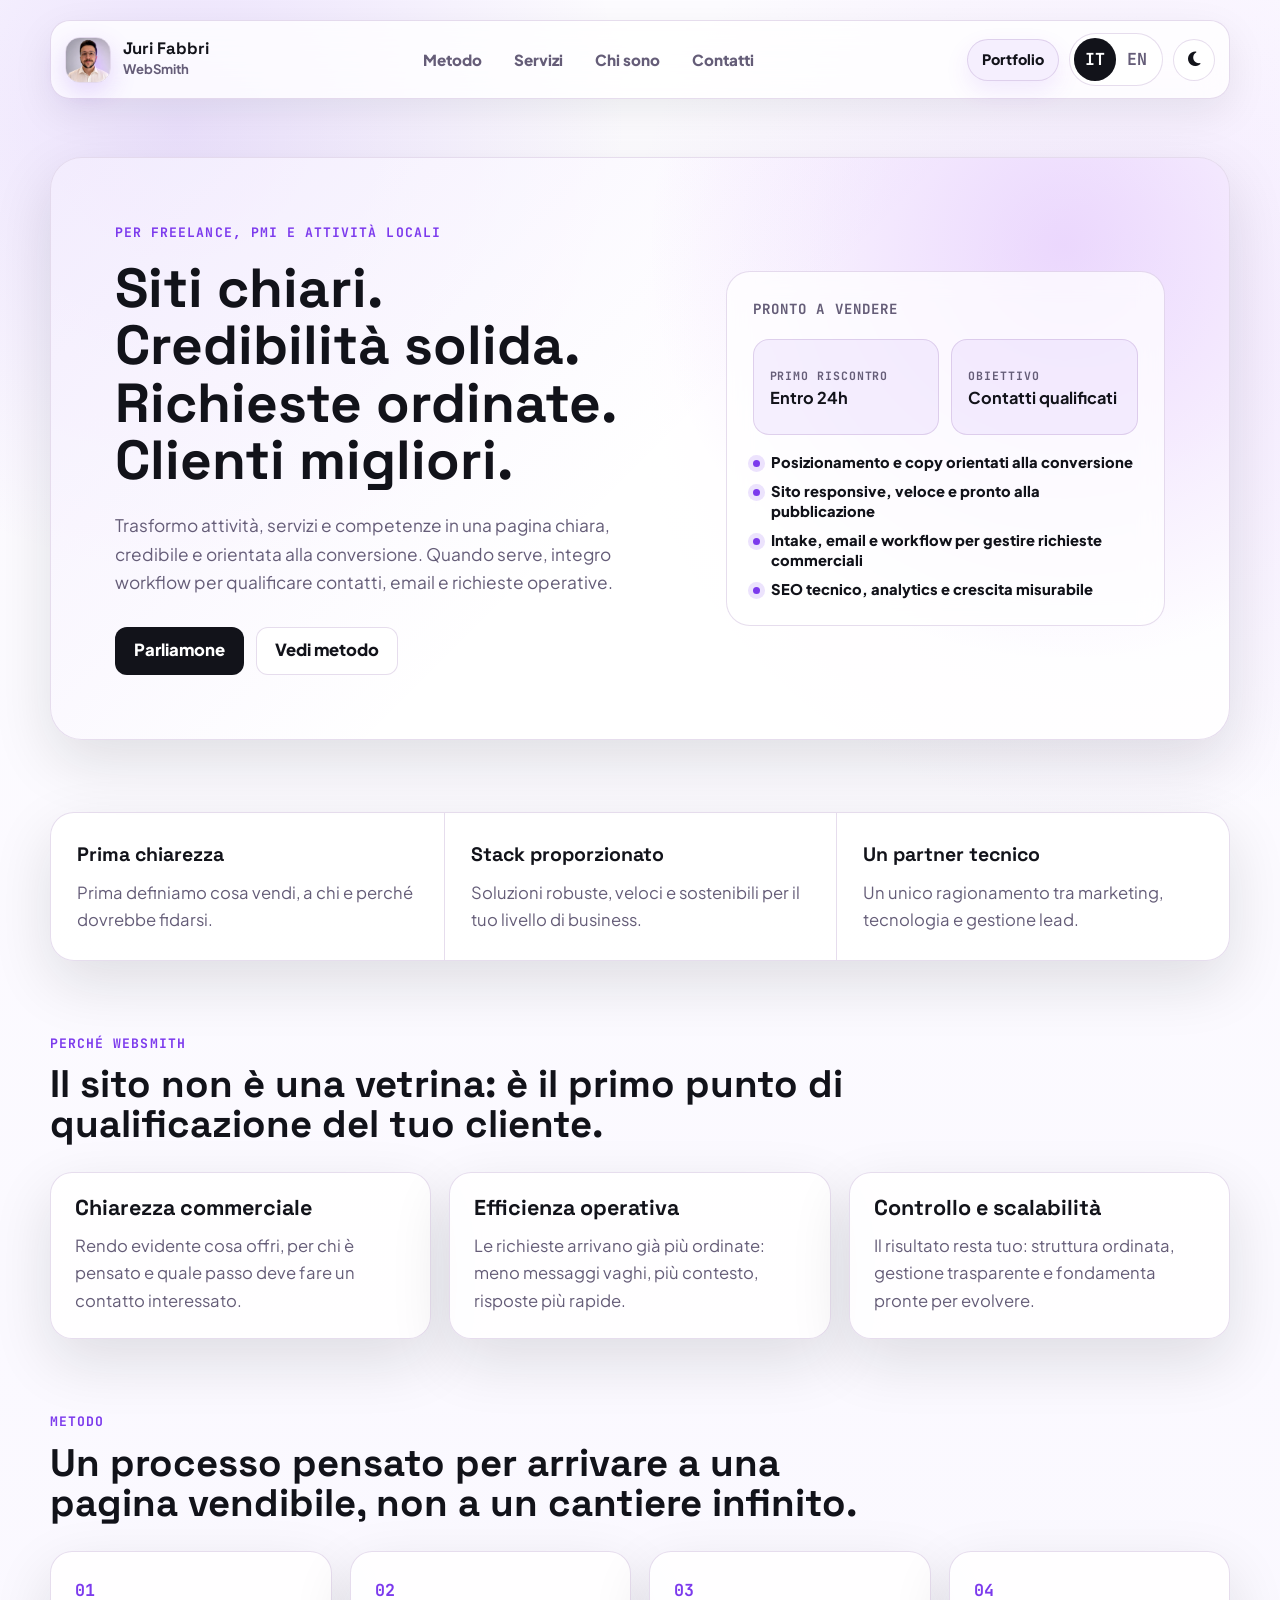
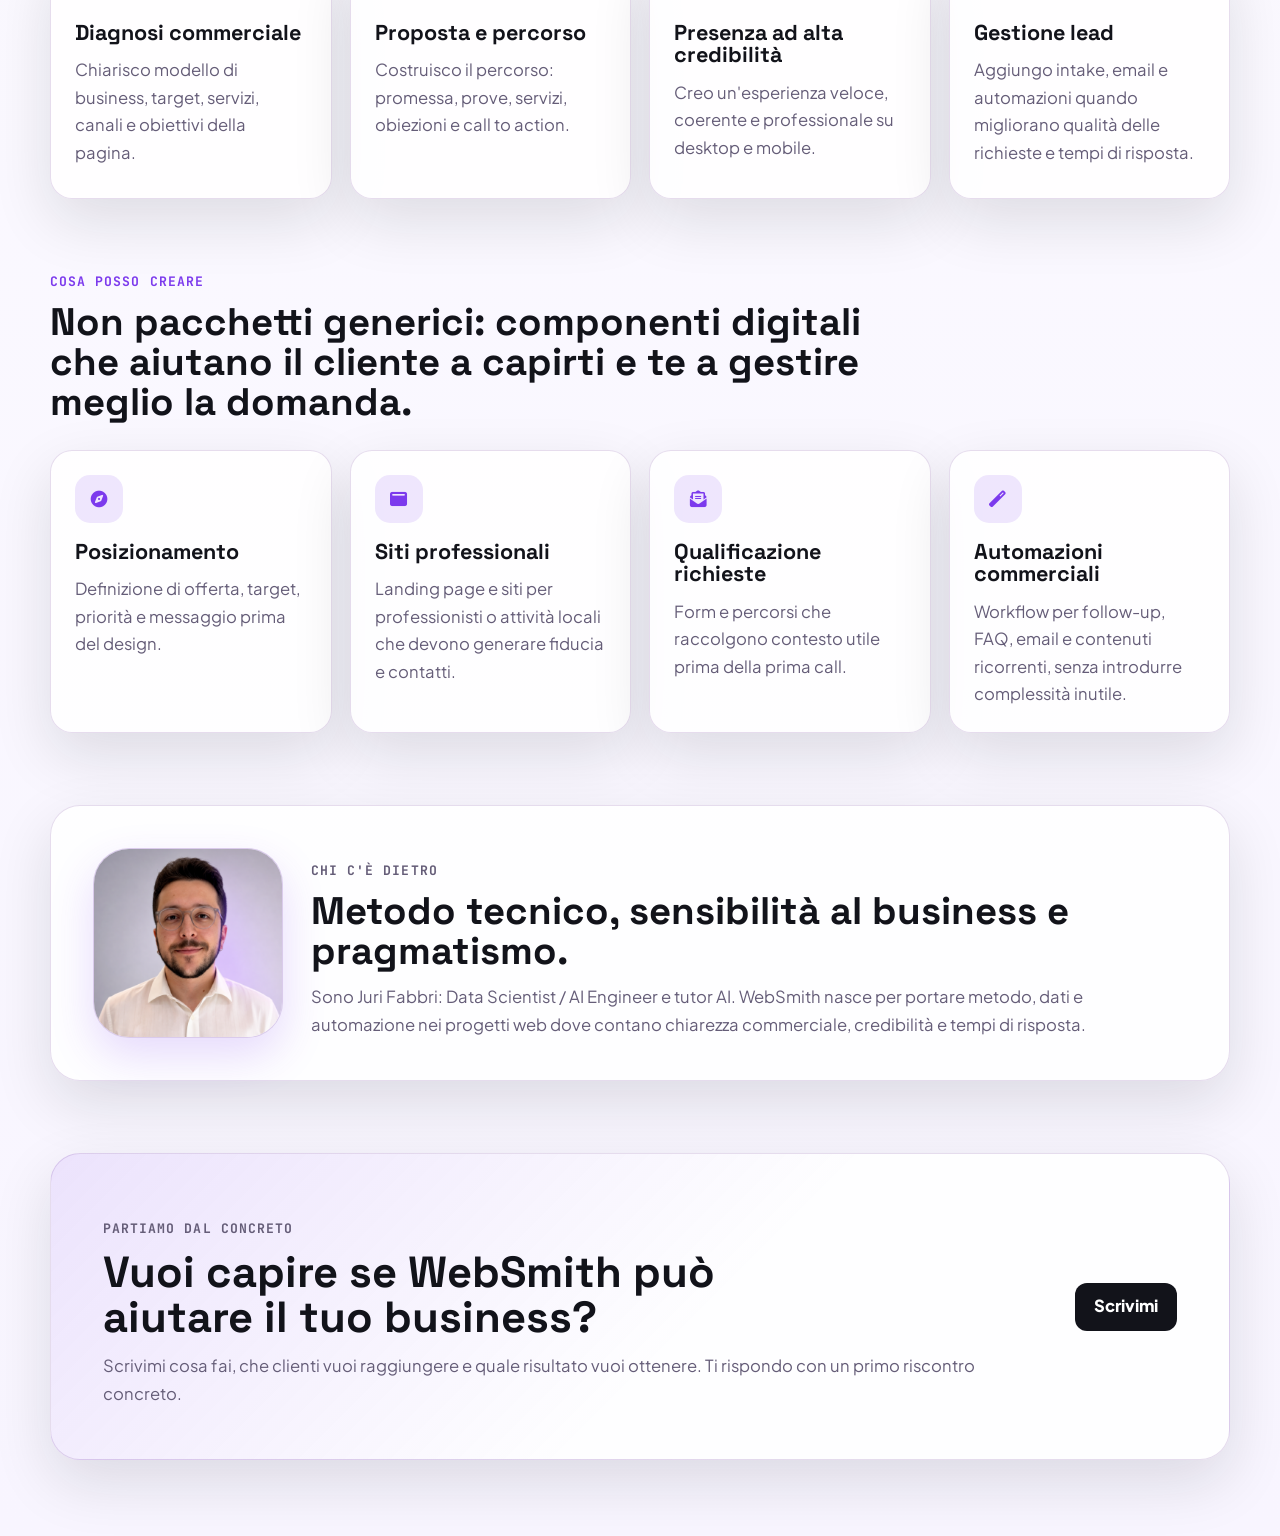
==== websmith/index.html @ fa5fc8cc "Refine portfolio and WebSmith site branding" ====
<!DOCTYPE html>
<html lang="it" xml:lang="it">
  <head>
    <title>WebSmith | Juri Fabbri</title>
    <meta charset="utf-8" />
    <meta
      name="viewport"
      content="width=device-width, initial-scale=1, user-scalable=no"
    />
    <meta
      name="description"
      content="WebSmith di Juri Fabbri: siti web professionali, posizionamento chiaro e automazioni operative per freelance, PMI e attività locali."
    />
    <link rel="stylesheet" href="../assets/css/fontawesome-all.min.css" />
    <link rel="stylesheet" href="../assets/css/builder.css?v=13" />
    <link
      rel="icon"
      type="image/svg+xml"
      sizes="any"
      href="/favicon.svg?v=3"
    />
  </head>
  <body data-theme="light">
    <header class="topbar">
      <a class="brand" href="#top" aria-label="Go to WebSmith top">
        <img
          class="brand-avatar"
          src="../assets/css/images/juri-avatar.png"
          alt="Juri Fabbri"
        />
        <span>
          <strong>Juri Fabbri</strong>
          <small>WebSmith</small>
        </span>
      </a>

      <nav class="nav" aria-label="Service navigation">
        <a href="#method" data-it="Metodo" data-en="Method">Metodo</a>
        <a href="#offer" data-it="Servizi" data-en="Services">Servizi</a>
        <a href="#about" data-it="Chi sono" data-en="About">Chi sono</a>
        <a href="#contact" data-it="Contatti" data-en="Contact">Contatti</a>
      </nav>

      <div class="top-actions">
        <a
          class="portfolio-link"
          href="../"
          data-it="Portfolio"
          data-en="Portfolio"
          >Portfolio</a
        >
        <div class="lang-switch" aria-label="Language switch">
          <button class="active" type="button" data-lang-button="it">IT</button>
          <button type="button" data-lang-button="en">EN</button>
        </div>
        <button class="theme-toggle" type="button" aria-label="Tema scuro">
          <i class="theme-icon fas fa-moon" aria-hidden="true"></i>
        </button>
      </div>
    </header>

    <main id="top">
      <section class="hero" aria-labelledby="hero-title">
        <div class="hero-shell">
          <div class="hero-copy">
            <p
              class="eyebrow"
              data-it="Per freelance, PMI e attività locali"
              data-en="For freelancers, SMEs and local businesses"
            >
              Per freelance, PMI e attività locali
            </p>
            <h1
              id="hero-title"
              data-lines="true"
              data-it="Siti chiari.|Credibilità solida.|Richieste ordinate.|Clienti migliori."
              data-en="Clear websites.|Solid trust.|Better workflows.|Better inquiries."
            >
              Siti chiari.<br />
              Credibilità solida.<br />
              Richieste ordinate.<br />
              Clienti migliori.
            </h1>
            <p
              class="lead"
              data-it="Trasformo attività, servizi e competenze in una pagina chiara, credibile e orientata alla conversione. Quando serve, integro workflow per qualificare contatti, email e richieste operative."
              data-en="I turn businesses, services, and expertise into a clear, credible, conversion-oriented page. When useful, I integrate workflows to qualify leads, emails, and operational requests."
            >
              Trasformo attività, servizi e competenze in una pagina chiara,
              credibile e orientata alla conversione. Quando serve, integro
              workflow per qualificare contatti, email e richieste operative.
            </p>
            <div class="hero-actions">
              <a
                class="btn primary"
                href="https://mail.google.com/mail/?view=cm&fs=1&to=fabbri.juri@gmail.com&su=WebSmith%20inquiry"
                rel="noopener noreferrer"
                target="_blank"
                data-copy="fabbri.juri@gmail.com"
                data-toast-it="Email copiata negli appunti"
                data-toast-en="Email copied to clipboard"
                data-it="Parliamone"
                data-en="Let's talk"
                >Parliamone</a
              >
              <a
                class="btn secondary"
                href="#method"
                data-it="Vedi metodo"
                data-en="See method"
                >Vedi metodo</a
              >
            </div>
          </div>

          <aside class="hero-summary" aria-label="WebSmith summary">
            <p class="summary-label" data-it="Pronto a vendere" data-en="Sales-ready">
              Pronto a vendere
            </p>
            <div class="summary-grid">
              <div>
                <span data-it="Primo riscontro" data-en="First response">Primo riscontro</span>
                <strong data-it="Entro 24h" data-en="Within 24h"
                  >Entro 24h</strong
                >
              </div>
              <div>
                <span data-it="Obiettivo" data-en="Goal">Obiettivo</span>
                <strong data-it="Contatti qualificati" data-en="Qualified leads"
                  >Contatti qualificati</strong
                >
              </div>
            </div>
            <ul>
              <li
                data-it="Posizionamento e copy orientati alla conversione"
                data-en="Conversion-ready positioning and copy"
              >
                Posizionamento e copy orientati alla conversione
              </li>
              <li
                data-it="Sito responsive, veloce e pronto alla pubblicazione"
                data-en="Fast responsive site, ready to publish"
              >
                Sito responsive, veloce e pronto alla pubblicazione
              </li>
              <li
                data-it="Intake, email e workflow per gestire richieste commerciali"
                data-en="Lead intake, email, and request workflows"
              >
                Intake, email e workflow per gestire richieste commerciali
              </li>
              <li
                data-it="SEO tecnico, analytics e crescita misurabile"
                data-en="Technical SEO, analytics, and measurable growth"
              >
                SEO tecnico, analytics e crescita misurabile
              </li>
            </ul>
          </aside>
        </div>
      </section>

      <section class="proof-strip" aria-label="Service strengths">
        <div>
          <strong data-it="Prima chiarezza" data-en="Clarity first"
            >Prima chiarezza</strong
          >
          <span
            data-it="Prima definiamo cosa vendi, a chi e perché dovrebbe fidarsi."
            data-en="First we define what you sell, to whom, and why they should trust you."
            >Prima definiamo cosa vendi, a chi e perché dovrebbe fidarsi.</span
          >
        </div>
        <div>
          <strong data-it="Stack proporzionato" data-en="Right-sized stack"
            >Stack proporzionato</strong
          >
          <span
            data-it="Soluzioni robuste, veloci e sostenibili per il tuo livello di business."
            data-en="Robust, fast, sustainable solutions for your business stage."
            >Soluzioni robuste, veloci e sostenibili per il tuo livello di business.</span
          >
        </div>
        <div>
          <strong data-it="Un partner tecnico" data-en="One technical partner"
            >Un partner tecnico</strong
          >
          <span
            data-it="Un unico ragionamento tra marketing, tecnologia e gestione lead."
            data-en="One joined-up view across marketing, technology, and lead handling."
            >Un unico ragionamento tra marketing, tecnologia e gestione lead.</span
          >
        </div>
      </section>

      <section class="section why">
        <div class="section-heading">
          <p class="eyebrow" data-it="Perché WebSmith" data-en="Why WebSmith">
            Perché WebSmith
          </p>
          <h2
            data-it="Il sito non è una vetrina: è il primo punto di qualificazione del tuo cliente."
            data-en="Your website is not a showcase: it is the first qualification point for your customer."
          >
            Il sito non è una vetrina: è il primo punto di qualificazione del
            tuo cliente.
          </h2>
        </div>
        <div class="why-grid">
          <article>
            <h3 data-it="Chiarezza commerciale" data-en="Commercial clarity">
              Chiarezza commerciale
            </h3>
            <p
              data-it="Rendo evidente cosa offri, per chi è pensato e quale passo deve fare un contatto interessato."
              data-en="I make clear what you offer, who it is for, and what step an interested contact should take."
            >
              Rendo evidente cosa offri, per chi è pensato e quale passo deve
              fare un contatto interessato.
            </p>
          </article>
          <article>
            <h3 data-it="Efficienza operativa" data-en="Operational efficiency">
              Efficienza operativa
            </h3>
            <p
              data-it="Le richieste arrivano già più ordinate: meno messaggi vaghi, più contesto, risposte più rapide."
              data-en="Inquiries arrive already structured: fewer vague messages, more context, faster replies."
            >
              Le richieste arrivano già più ordinate: meno messaggi vaghi, più
              contesto, risposte più rapide.
            </p>
          </article>
          <article>
            <h3 data-it="Controllo e scalabilità" data-en="Control and scalability">
              Controllo e scalabilità
            </h3>
            <p
              data-it="Il risultato resta tuo: struttura ordinata, gestione trasparente e fondamenta pronte per evolvere."
              data-en="The result stays yours: organized structure, transparent management, and foundations ready to evolve."
            >
              Il risultato resta tuo: struttura ordinata, gestione trasparente e
              fondamenta pronte per evolvere.
            </p>
          </article>
        </div>
      </section>

      <section class="section" id="method">
        <div class="section-heading">
          <p class="eyebrow" data-it="Metodo" data-en="Method">Metodo</p>
          <h2
            data-it="Un processo pensato per arrivare a una pagina vendibile, non a un cantiere infinito."
            data-en="A process designed to reach a sellable page, not an endless construction site."
          >
            Un processo pensato per arrivare a una pagina vendibile, non a un
            cantiere infinito.
          </h2>
        </div>

        <div class="steps">
          <article>
            <span>01</span>
            <h3 data-it="Diagnosi commerciale" data-en="Commercial diagnosis">
              Diagnosi commerciale
            </h3>
            <p
              data-it="Chiarisco modello di business, target, servizi, canali e obiettivi della pagina."
              data-en="I clarify the business model, target, services, channels, and page objectives."
            >
              Chiarisco modello di business, target, servizi, canali e
              obiettivi della pagina.
            </p>
          </article>
          <article>
            <span>02</span>
            <h3 data-it="Proposta e percorso" data-en="Offer and journey">
              Proposta e percorso
            </h3>
            <p
              data-it="Costruisco il percorso: promessa, prove, servizi, obiezioni e call to action."
              data-en="I shape the journey: promise, proof, services, objections, and calls to action."
            >
              Costruisco il percorso: promessa, prove, servizi, obiezioni e
              call to action.
            </p>
          </article>
          <article>
            <span>03</span>
            <h3 data-it="Presenza ad alta credibilità" data-en="High-trust presence">
              Presenza ad alta credibilità
            </h3>
            <p
              data-it="Creo un'esperienza veloce, coerente e professionale su desktop e mobile."
              data-en="I create a fast, consistent, professional experience across desktop and mobile."
            >
              Creo un'esperienza veloce, coerente e professionale su desktop e
              mobile.
            </p>
          </article>
          <article>
            <span>04</span>
            <h3 data-it="Gestione lead" data-en="Lead handling">
              Gestione lead
            </h3>
            <p
              data-it="Aggiungo intake, email e automazioni quando migliorano qualità delle richieste e tempi di risposta."
              data-en="I add intake, email, and automations when they improve inquiry quality and response time."
            >
              Aggiungo intake, email e automazioni quando migliorano qualità
              delle richieste e tempi di risposta.
            </p>
          </article>
        </div>
      </section>

      <section class="section offer" id="offer">
        <div class="section-heading">
          <p class="eyebrow" data-it="Cosa posso creare" data-en="What I can build">
            Cosa posso creare
          </p>
          <h2
            data-it="Non pacchetti generici: componenti digitali che aiutano il cliente a capirti e te a gestire meglio la domanda."
            data-en="Not generic packages: digital components that help customers understand you and help you manage demand better."
          >
            Non pacchetti generici: componenti digitali che aiutano il cliente
            a capirti e te a gestire meglio la domanda.
          </h2>
        </div>

        <div class="offer-grid">
          <article>
            <i class="fas fa-compass" aria-hidden="true"></i>
            <h3 data-it="Posizionamento" data-en="Positioning">
              Posizionamento
            </h3>
            <p
              data-it="Definizione di offerta, target, priorità e messaggio prima del design."
              data-en="Definition of offer, target, priorities, and message before design."
            >
              Definizione di offerta, target, priorità e messaggio prima del
              design.
            </p>
          </article>
          <article>
            <i class="fas fa-window-maximize" aria-hidden="true"></i>
            <h3 data-it="Siti professionali" data-en="Professional websites">
              Siti professionali
            </h3>
            <p
              data-it="Landing page e siti per professionisti o attività locali che devono generare fiducia e contatti."
              data-en="Landing pages and sites for professionals or local businesses that need to generate trust and inquiries."
            >
              Landing page e siti per professionisti o attività locali che
              devono generare fiducia e contatti.
            </p>
          </article>
          <article>
            <i class="fas fa-envelope-open-text" aria-hidden="true"></i>
            <h3 data-it="Qualificazione richieste" data-en="Inquiry qualification">
              Qualificazione richieste
            </h3>
            <p
              data-it="Form e percorsi che raccolgono contesto utile prima della prima call."
              data-en="Forms and journeys that collect useful context before the first call."
            >
              Form e percorsi che raccolgono contesto utile prima della prima
              call.
            </p>
          </article>
          <article>
            <i class="fas fa-magic" aria-hidden="true"></i>
            <h3 data-it="Automazioni commerciali" data-en="Commercial automations">
              Automazioni commerciali
            </h3>
            <p
              data-it="Workflow per follow-up, FAQ, email e contenuti ricorrenti, senza introdurre complessità inutile."
              data-en="Workflows for follow-ups, FAQs, email, and recurring content, without adding unnecessary complexity."
            >
              Workflow per follow-up, FAQ, email e contenuti ricorrenti, senza
              introdurre complessità inutile.
            </p>
          </article>
        </div>
      </section>

      <section class="section about" id="about">
        <div class="about-card">
          <img src="../assets/css/images/juri-avatar.png" alt="Juri Fabbri" />
          <div>
            <p class="eyebrow" data-it="Chi c'è dietro" data-en="Who is behind it">
              Chi c'è dietro
            </p>
            <h2
              data-it="Metodo tecnico, sensibilità al business e pragmatismo."
              data-en="Technical method, business awareness, and pragmatism."
            >
              Metodo tecnico, sensibilità al business e pragmatismo.
            </h2>
            <p
              data-it="Sono Juri Fabbri: Data Scientist / AI Engineer e tutor AI. WebSmith nasce per portare metodo, dati e automazione nei progetti web dove contano chiarezza commerciale, credibilità e tempi di risposta."
              data-en="I am Juri Fabbri: Data Scientist / AI Engineer and AI tutor. WebSmith brings method, data, and automation to web projects where commercial clarity, credibility, and response time matter."
            >
              Sono Juri Fabbri: Data Scientist / AI Engineer e tutor AI.
              WebSmith nasce per portare metodo, dati e automazione nei
              progetti web dove contano chiarezza commerciale, credibilità e
              tempi di risposta.
            </p>
          </div>
        </div>
      </section>

      <section class="cta" id="contact">
        <div>
          <p class="eyebrow" data-it="Partiamo dal concreto" data-en="Start from concrete needs">
            Partiamo dal concreto
          </p>
          <h2
            data-it="Vuoi capire se WebSmith può aiutare il tuo business?"
            data-en="Want to see whether WebSmith can help your business?"
          >
            Vuoi capire se WebSmith può aiutare il tuo business?
          </h2>
          <p
            data-it="Scrivimi cosa fai, che clienti vuoi raggiungere e quale risultato vuoi ottenere. Ti rispondo con un primo riscontro concreto."
            data-en="Tell me what you do, which customers you want to reach, and what outcome you want. I will reply with a concrete first assessment."
          >
            Scrivimi cosa fai, che clienti vuoi raggiungere e quale risultato
            vuoi ottenere. Ti rispondo con un primo riscontro concreto.
          </p>
        </div>
        <a
          class="btn primary"
          href="https://mail.google.com/mail/?view=cm&fs=1&to=fabbri.juri@gmail.com&su=WebSmith%20inquiry"
          rel="noopener noreferrer"
          target="_blank"
          data-copy="fabbri.juri@gmail.com"
          data-toast-it="Email copiata negli appunti"
          data-toast-en="Email copied to clipboard"
          data-it="Scrivimi"
          data-en="Email me"
          >Scrivimi</a
        >
      </section>
    </main>

    <script>
      document.addEventListener("DOMContentLoaded", () => {
        const languageButtons = document.querySelectorAll("[data-lang-button]");
        const translatable = document.querySelectorAll("[data-it][data-en]");
        const themeToggle = document.querySelector(".theme-toggle");
        const themeIcon = document.querySelector(".theme-icon");

        const setLanguage = (lang, persist = true) => {
          document.documentElement.lang = lang;
          translatable.forEach((node) => {
            if (node.dataset.lines === "true") {
              node.replaceChildren(
                ...node.dataset[lang].split("|").flatMap((line, index) =>
                  index === 0
                    ? [document.createTextNode(line)]
                    : [document.createElement("br"), document.createTextNode(line)]
                )
              );
              return;
            }
            node.textContent = node.dataset[lang];
          });
          languageButtons.forEach((button) => {
            button.classList.toggle("active", button.dataset.langButton === lang);
          });
          if (persist) localStorage.setItem("websmith-language", lang);
        };

        const setTheme = (theme, persist = true) => {
          document.body.dataset.theme = theme;
          themeIcon.classList.toggle("fa-moon", theme === "light");
          themeIcon.classList.toggle("fa-sun", theme === "dark");
          themeToggle.setAttribute(
            "aria-label",
            theme === "light" ? "Tema scuro" : "Tema chiaro"
          );
          if (persist) localStorage.setItem("websmith-theme", theme);
        };

        languageButtons.forEach((button) => {
          button.addEventListener("click", () => {
            setLanguage(button.dataset.langButton);
          });
        });

        themeToggle.addEventListener("click", () => {
          setTheme(document.body.dataset.theme === "dark" ? "light" : "dark");
        });

        setLanguage(localStorage.getItem("websmith-language") || "it", false);
        setTheme(localStorage.getItem("websmith-theme") || "light", false);

        const showToast = (target, message) => {
          const toast = document.createElement("div");
          toast.className = "copy-toast";
          const copiedText = target.dataset.copy;
          toast.innerHTML = copiedText
            ? `<strong>${message}</strong><span>${copiedText}</span>`
            : `<strong>${message}</strong>`;
          document.body.appendChild(toast);
          requestAnimationFrame(() => toast.classList.add("show"));
          setTimeout(() => {
            toast.classList.remove("show");
            setTimeout(() => toast.remove(), 220);
          }, 1900);
        };

        document.querySelectorAll("[data-copy]").forEach((target) => {
          target.addEventListener("click", () => {
            const text = target.dataset.copy;
            const lang = document.documentElement.lang || "it";
            if (navigator.clipboard && window.isSecureContext) {
              navigator.clipboard.writeText(text).catch(() => {});
            }
            showToast(
              target,
              lang === "it"
                ? target.dataset.toastIt || "Email copiata"
                : target.dataset.toastEn || "Email copied"
            );
          });
        });
      });
    </script>
  </body>
</html>
---- assets/css/builder.css ----
@import url("https://fonts.googleapis.com/css2?family=JetBrains+Mono:wght@600;700&family=Plus+Jakarta+Sans:wght@400;500;600;700;800&family=Space+Grotesk:wght@600;700&display=swap");

* {
  box-sizing: border-box;
  margin: 0;
  padding: 0;
}

:root {
  scroll-behavior: smooth;
  color-scheme: light;
}

body {
  --bg: #f8f5ff;
  --surface: rgba(255, 255, 255, 0.84);
  --surface-strong: #ffffff;
  --ink: #12131a;
  --muted: #655d78;
  --line: rgba(88, 28, 135, 0.15);
  --accent: #7c3aed;
  --accent-2: #a855f7;
  --accent-3: #4f46e5;
  --shadow: 0 22px 60px rgba(19, 21, 26, 0.12);
  min-height: 100vh;
  background:
    radial-gradient(circle at 14% 4%, rgba(124, 58, 237, 0.14), transparent 28rem),
    radial-gradient(circle at 88% 10%, rgba(192, 132, 252, 0.16), transparent 32rem),
    linear-gradient(180deg, #fdfcff 0%, var(--bg) 100%);
  color: var(--ink);
  font-family: "Plus Jakarta Sans", system-ui, -apple-system, sans-serif;
  font-size: 1.04rem;
  line-height: 1.65;
  transition: background 0.24s ease, color 0.24s ease;
}

body[data-theme="dark"] {
  color-scheme: dark;
  --bg: #080712;
  --surface: rgba(17, 15, 31, 0.88);
  --surface-strong: #121021;
  --ink: #f6f7fb;
  --muted: #b9b5cf;
  --line: rgba(196, 181, 253, 0.2);
  --accent: #a78bfa;
  --accent-2: #d8b4fe;
  --accent-3: #818cf8;
  --shadow: 0 24px 70px rgba(0, 0, 0, 0.35);
  background:
    radial-gradient(circle at 10% 8%, rgba(167, 139, 250, 0.18), transparent 34rem),
    radial-gradient(circle at 86% 12%, rgba(240, 171, 252, 0.12), transparent 30rem),
    linear-gradient(180deg, #080712 0%, #0f0b1c 100%);
}

a {
  color: inherit;
}

.topbar,
main {
  width: min(1180px, calc(100% - 48px));
  margin: 0 auto;
}

.topbar {
  position: sticky;
  top: 16px;
  z-index: 10;
  display: grid;
  grid-template-columns: auto 1fr auto;
  gap: 22px;
  align-items: center;
  margin-top: 20px;
  padding: 12px 14px;
  border: 1px solid var(--line);
  border-radius: 20px;
  background: color-mix(in srgb, var(--surface) 92%, transparent);
  box-shadow: 0 14px 40px rgba(19, 21, 26, 0.08);
  backdrop-filter: blur(18px);
}

.brand {
  display: inline-flex;
  align-items: center;
  gap: 12px;
  min-width: 0;
  text-decoration: none;
}

.brand-avatar {
  width: 46px;
  height: 46px;
  flex: 0 0 auto;
  border: 1px solid var(--line);
  border-radius: 15px;
  object-fit: cover;
  object-position: center;
  box-shadow: 0 10px 26px rgba(124, 58, 237, 0.18);
}

.brand strong,
.brand small {
  display: block;
}

.brand strong {
  font-family: "Space Grotesk", sans-serif;
  line-height: 1.15;
}

.brand small {
  color: var(--muted);
  font-size: 0.82rem;
  font-weight: 700;
}

.nav {
  display: flex;
  justify-content: center;
  gap: 8px;
}

.nav a {
  border-radius: 999px;
  color: var(--muted);
  font-size: 0.95rem;
  font-weight: 800;
  padding: 9px 12px;
  text-decoration: none;
}

.nav a:hover {
  background: color-mix(in srgb, var(--accent) 12%, transparent);
  color: var(--ink);
}

.top-actions,
.lang-switch {
  display: inline-flex;
  align-items: center;
}

.top-actions {
  justify-content: flex-end;
  gap: 10px;
}

.portfolio-link {
  display: inline-flex;
  min-height: 42px;
  align-items: center;
  justify-content: center;
  border: 1px solid var(--line);
  border-radius: 999px;
  background: color-mix(in srgb, var(--accent) 8%, var(--surface-strong));
  color: var(--ink);
  font-size: 0.9rem;
  font-weight: 800;
  padding: 8px 14px;
  text-decoration: none;
  box-shadow: 0 10px 24px rgba(124, 58, 237, 0.1);
}

.portfolio-link:hover {
  border-color: color-mix(in srgb, var(--accent) 48%, var(--line));
  background: color-mix(in srgb, var(--accent) 14%, var(--surface-strong));
}

.lang-switch {
  padding: 4px;
  border: 1px solid var(--line);
  border-radius: 999px;
  background: var(--surface-strong);
}

.lang-switch button,
.theme-toggle {
  cursor: pointer;
  font: inherit;
}

.lang-switch button {
  min-width: 42px;
  border: 0;
  border-radius: 999px;
  background: transparent;
  color: var(--muted);
  font-family: "JetBrains Mono", monospace;
  font-weight: 700;
  padding: 8px 10px;
}

.lang-switch button.active {
  background: var(--ink);
  color: var(--surface-strong);
}

.theme-toggle {
  display: inline-grid;
  width: 42px;
  height: 42px;
  place-items: center;
  border: 1px solid var(--line);
  border-radius: 50%;
  background: var(--surface-strong);
  color: var(--ink);
}

main {
  display: grid;
  gap: 72px;
  padding: 58px 0 76px;
}

.hero-shell,
.proof-strip,
.why-grid article,
.steps article,
.offer-grid article,
.about-card,
.cta {
  border: 1px solid var(--line);
  background: var(--surface);
  box-shadow: var(--shadow);
  min-width: 0;
}

.hero-shell {
  display: grid;
  grid-template-columns: minmax(0, 1.12fr) minmax(300px, 0.88fr);
  gap: clamp(24px, 4vw, 56px);
  align-items: center;
  overflow: hidden;
  border-radius: 32px;
  padding: clamp(28px, 5vw, 64px);
  position: relative;
}

.hero-shell::before {
  content: "";
  position: absolute;
  inset: 0;
  pointer-events: none;
  background:
    radial-gradient(circle at 86% 15%, color-mix(in srgb, var(--accent-2) 22%, transparent), transparent 26rem),
    linear-gradient(135deg, color-mix(in srgb, var(--accent) 8%, transparent), transparent 52%);
}

.hero-shell > * {
  position: relative;
  z-index: 1;
}

.eyebrow {
  color: var(--accent);
  font-family: "JetBrains Mono", monospace;
  font-size: 0.82rem;
  font-weight: 700;
  letter-spacing: 0.08em;
  text-transform: uppercase;
}

h1,
h2,
h3 {
  font-family: "Space Grotesk", sans-serif;
  line-height: 1.04;
}

h1 {
  max-width: 820px;
  margin-top: 16px;
  font-size: clamp(2.35rem, 4.3vw, 4.35rem);
  letter-spacing: 0;
  overflow-wrap: break-word;
  text-wrap: balance;
}

.lead {
  max-width: 760px;
  margin-top: 22px;
  color: var(--muted);
  font-size: clamp(1.02rem, 1.35vw, 1.14rem);
}

.hero-actions {
  display: flex;
  flex-wrap: wrap;
  gap: 12px;
  margin-top: 30px;
}

.btn {
  display: inline-flex;
  align-items: center;
  justify-content: center;
  min-height: 48px;
  border: 1px solid transparent;
  border-radius: 12px;
  padding: 12px 18px;
  font-weight: 800;
  line-height: 1.12;
  text-align: center;
  text-decoration: none;
  transition: transform 0.2s ease, box-shadow 0.2s ease;
}

.btn:hover {
  transform: translateY(-2px);
  box-shadow: 0 16px 32px rgba(19, 21, 26, 0.16);
}

.btn.primary {
  background: var(--ink);
  color: var(--surface-strong);
}

.btn.secondary {
  border-color: var(--line);
  background: var(--surface-strong);
}

.hero-summary {
  display: grid;
  align-content: start;
  gap: 18px;
  align-self: center;
  padding: clamp(20px, 2.4vw, 26px);
  border: 1px solid var(--line);
  border-radius: 24px;
  background: color-mix(in srgb, var(--surface-strong) 72%, transparent);
  backdrop-filter: blur(12px);
}

.about-card img {
  object-fit: cover;
  object-position: center;
}

.summary-label,
.summary-grid span {
  color: var(--muted);
  font-family: "JetBrains Mono", monospace;
  font-size: 0.88rem;
  font-weight: 700;
  letter-spacing: 0.08em;
  text-transform: uppercase;
}

.summary-grid {
  display: grid;
  grid-template-columns: repeat(2, 1fr);
  gap: 12px;
}

.summary-grid div {
  display: grid;
  align-content: center;
  min-height: 96px;
  border: 1px solid var(--line);
  border-radius: 16px;
  padding: 14px 16px;
  background: color-mix(in srgb, var(--accent) 7%, transparent);
}

.summary-grid span {
  font-size: 0.72rem;
}

.summary-grid strong {
  display: block;
  margin-top: 4px;
  font-size: 1.02rem;
  line-height: 1.16;
}

.hero-summary ul {
  display: grid;
  gap: 10px;
  list-style: none;
}

.hero-summary li {
  display: flex;
  align-items: flex-start;
  gap: 11px;
  color: var(--ink);
  font-size: 0.92rem;
  font-weight: 800;
  line-height: 1.32;
}

.hero-summary li::before {
  content: "";
  width: 7px;
  height: 7px;
  flex: 0 0 auto;
  margin-top: 7px;
  border-radius: 50%;
  background: var(--accent);
  box-shadow: 0 0 0 5px color-mix(in srgb, var(--accent) 14%, transparent);
}

.proof-strip {
  display: grid;
  grid-template-columns: repeat(3, 1fr);
  border-radius: 24px;
  overflow: hidden;
}

.proof-strip div {
  padding: 26px;
}

.proof-strip div + div {
  border-left: 1px solid var(--line);
}

.proof-strip strong,
.proof-strip span {
  display: block;
}

.proof-strip strong {
  font-family: "Space Grotesk", sans-serif;
  font-size: 1.22rem;
}

.proof-strip span {
  margin-top: 8px;
  color: var(--muted);
}

.section {
  display: grid;
  gap: 28px;
  min-width: 0;
}

.section-heading {
  display: grid;
  gap: 10px;
}

.section-heading h2 {
  max-width: 860px;
  font-size: clamp(1.85rem, 3vw, 2.85rem);
}

.why-grid,
.steps,
.offer-grid {
  display: grid;
  gap: 18px;
}

.why-grid {
  grid-template-columns: repeat(3, 1fr);
}

.steps,
.offer-grid {
  grid-template-columns: repeat(4, 1fr);
}

.why-grid article,
.steps article,
.offer-grid article {
  border-radius: 22px;
  padding: 24px;
}

.steps article,
.offer-grid article {
  min-height: 248px;
}

.steps span {
  color: var(--accent);
  font-family: "JetBrains Mono", monospace;
  font-weight: 700;
}

.why-grid h3,
.steps h3,
.offer-grid h3 {
  margin-top: 18px;
  font-size: 1.35rem;
}

.why-grid h3 {
  margin-top: 0;
}

.why-grid p,
.steps p,
.offer-grid p,
.about-card p,
.cta p {
  margin-top: 12px;
  color: var(--muted);
}

.offer-grid i {
  display: inline-grid;
  width: 48px;
  height: 48px;
  place-items: center;
  border-radius: 15px;
  background: color-mix(in srgb, var(--accent) 12%, transparent);
  color: var(--accent);
}

.about-card {
  display: grid;
  grid-template-columns: 190px 1fr;
  gap: 28px;
  align-items: center;
  border-radius: 30px;
  padding: clamp(24px, 4vw, 42px);
}

.about-card img {
  width: 190px;
  aspect-ratio: 1;
  border: 1px solid var(--line);
  border-radius: 36px;
  box-shadow: 0 18px 44px rgba(124, 58, 237, 0.18);
  background: color-mix(in srgb, var(--accent) 10%, transparent);
}

.about-card h2 {
  max-width: 760px;
  margin-top: 10px;
  font-size: clamp(1.8rem, 3vw, 2.75rem);
}

.cta {
  display: grid;
  grid-template-columns: 1fr auto;
  gap: 28px;
  align-items: center;
  padding: clamp(28px, 5vw, 52px);
  border-radius: 30px;
  background:
    linear-gradient(135deg, color-mix(in srgb, var(--accent) 14%, transparent), transparent 55%),
    var(--surface);
}

.cta h2 {
  max-width: 760px;
  margin-top: 10px;
  font-size: clamp(2rem, 3.4vw, 3.25rem);
}

.copy-toast {
  position: fixed;
  left: 50%;
  top: 24px;
  z-index: 30;
  display: grid;
  gap: 2px;
  min-width: min(360px, calc(100vw - 28px));
  padding: 14px 18px;
  border: 1px solid var(--line);
  border-radius: 16px;
  background: var(--surface-strong);
  color: var(--ink);
  font-size: 0.95rem;
  font-weight: 800;
  text-align: center;
  box-shadow: var(--shadow);
  opacity: 0;
  pointer-events: none;
  transform: translate(-50%, -18px) scale(0.98);
  transition: opacity 0.2s ease, transform 0.2s ease;
}

.copy-toast span {
  color: var(--muted);
  font-family: "JetBrains Mono", monospace;
  font-size: 0.82rem;
}

.copy-toast.show {
  opacity: 1;
  transform: translate(-50%, 0) scale(1);
}

@media (max-width: 1040px) {
  .topbar,
  .hero-shell,
  .cta,
  .about-card {
    grid-template-columns: 1fr;
  }

  .nav {
    justify-content: flex-start;
    overflow-x: auto;
  }

  .why-grid,
  .steps,
  .offer-grid {
    grid-template-columns: repeat(2, 1fr);
  }

  .proof-strip {
    grid-template-columns: 1fr;
  }

  .proof-strip div + div {
    border-top: 1px solid var(--line);
    border-left: 0;
  }

  .about-card img {
    width: 160px;
  }
}

@media (max-width: 640px) {
  .topbar,
  main {
    width: min(100% - 28px, 1180px);
  }

  .topbar {
    grid-template-columns: minmax(0, 1fr) auto;
    position: static;
    gap: 10px;
    margin-top: 12px;
    padding: 10px;
  }

  .brand {
    gap: 10px;
  }

  .brand-avatar {
    width: 42px;
    height: 42px;
    border-radius: 13px;
  }

  .brand strong {
    font-size: 1rem;
  }

  .brand small {
    font-size: 0.72rem;
  }

  .nav {
    display: none;
  }

  .top-actions {
    gap: 8px;
  }

  .portfolio-link {
    min-height: 40px;
    font-size: 0.78rem;
    padding: 8px 10px;
  }

  .lang-switch button {
    min-width: 34px;
    padding: 8px;
  }

  .theme-toggle {
    width: 40px;
    height: 40px;
  }

  main {
    gap: 42px;
    padding: 24px 0 48px;
  }

  .hero-shell {
    gap: 24px;
    border-radius: 24px;
    padding: 22px;
  }

  h1 {
    max-width: 100%;
    font-size: clamp(1.95rem, 9vw, 2.6rem);
    line-height: 1.03;
  }

  .lead {
    margin-top: 16px;
    font-size: 1rem;
    line-height: 1.55;
  }

  .hero-actions {
    display: grid;
    grid-template-columns: 1fr 1fr;
    gap: 10px;
    margin-top: 24px;
  }

  .hero-summary {
    padding: 18px;
    border-radius: 20px;
  }

  .summary-grid,
  .why-grid,
  .steps,
  .offer-grid {
    grid-template-columns: 1fr;
  }

  .proof-strip div,
  .why-grid article,
  .steps article,
  .offer-grid article,
  .about-card {
    padding: 20px;
  }

  .steps article,
  .offer-grid article {
    min-height: auto;
  }

  .about-card {
    border-radius: 24px;
  }

  .about-card img {
    width: 132px;
    border-radius: 28px;
  }

  .section {
    gap: 18px;
  }

  .section-heading h2,
  .cta h2 {
    font-size: clamp(1.75rem, 8vw, 2.35rem);
  }

  .cta {
    padding: 22px;
    gap: 22px;
    border-radius: 24px;
  }

  .hero-actions .btn,
  .cta .btn {
    width: 100%;
  }
}
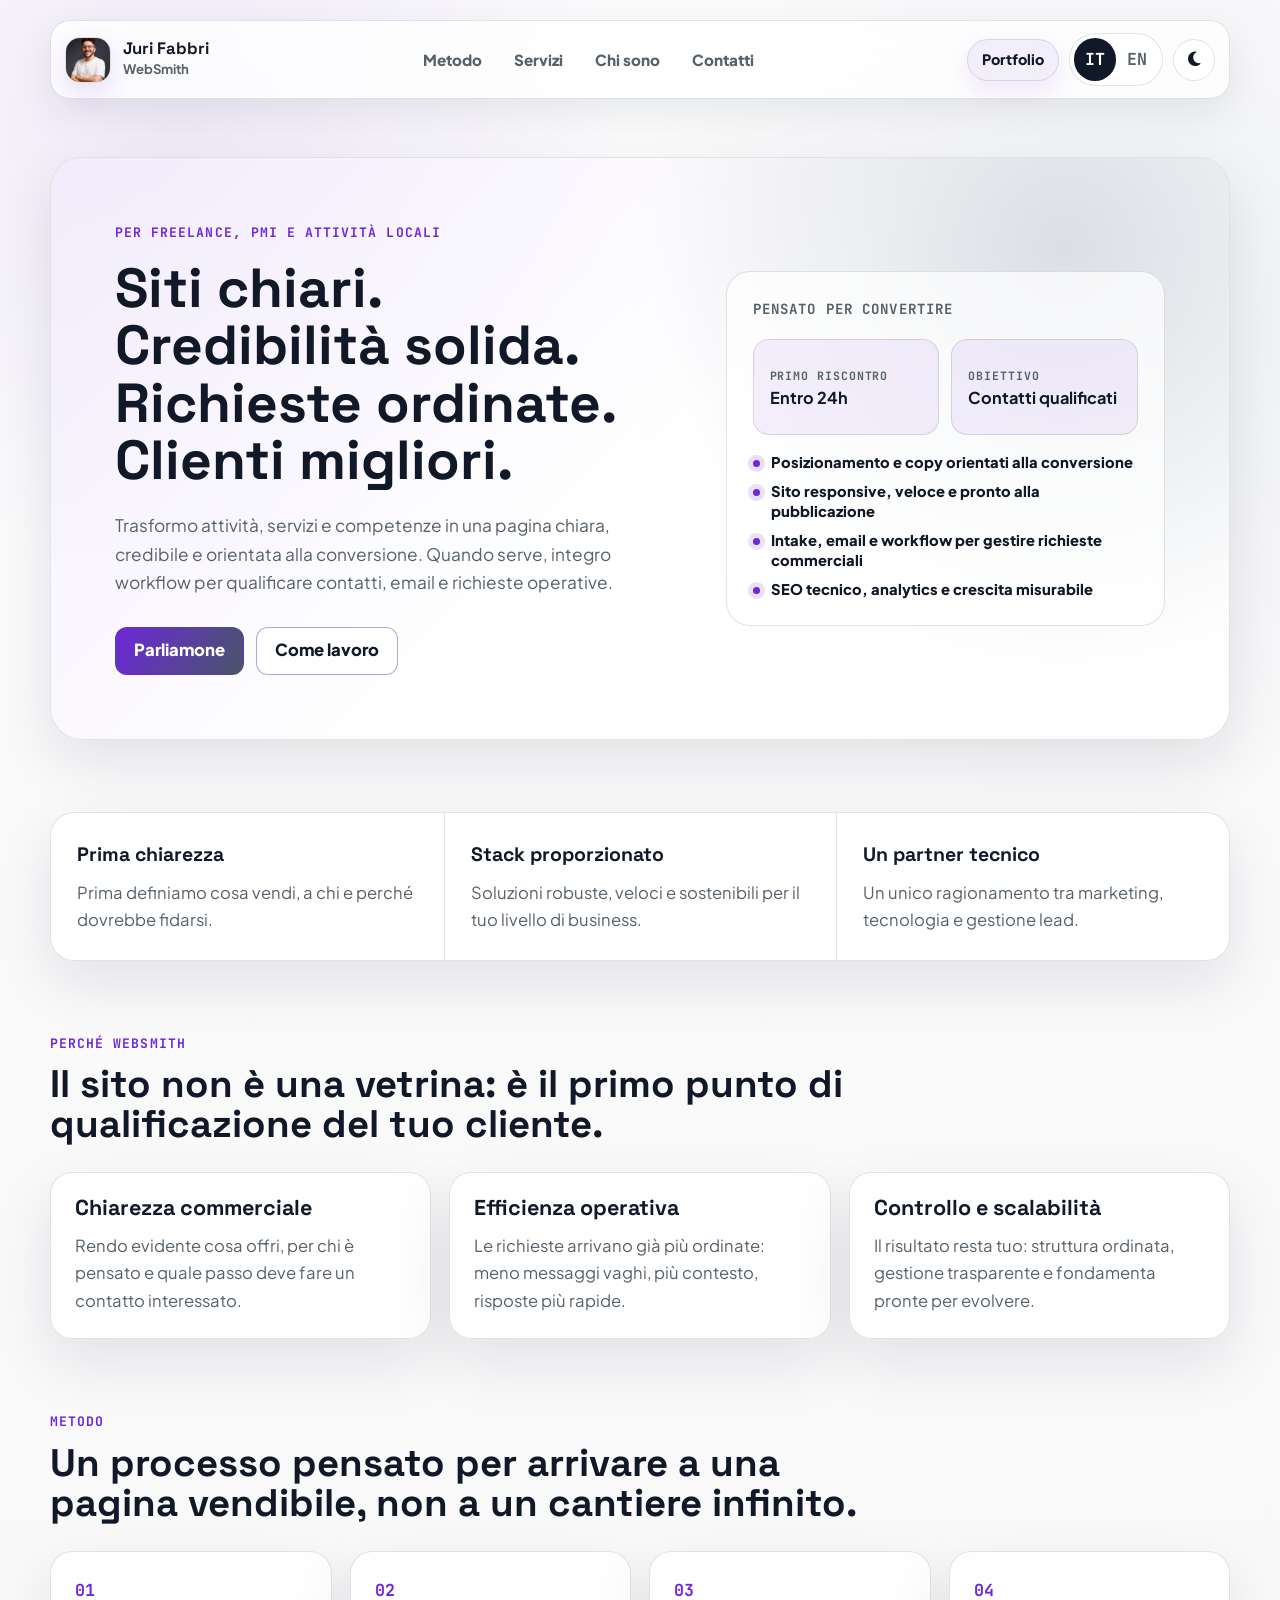
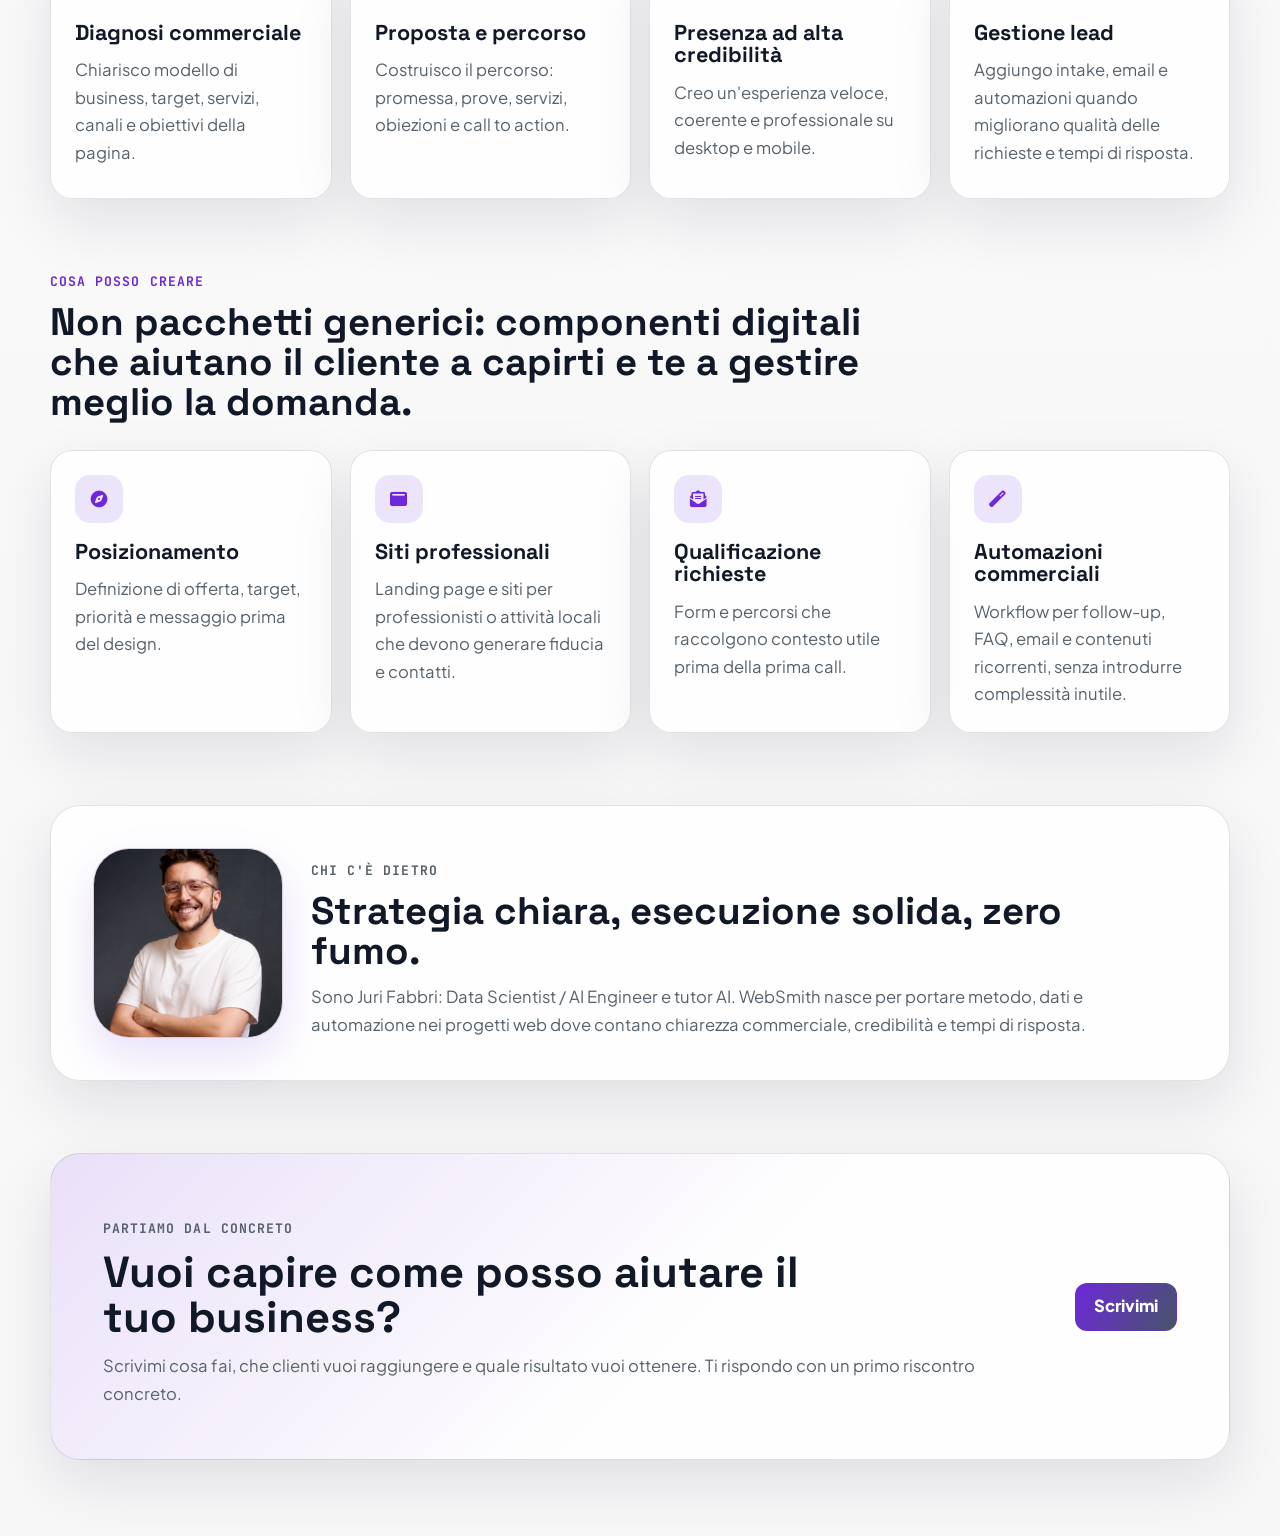
==== commit b93cc697: "Updated palette" ====
--- a/websmith/index.html
+++ b/websmith/index.html
@@ -12,7 +12,7 @@
       content="WebSmith di Juri Fabbri: siti web professionali, posizionamento chiaro e automazioni operative per freelance, PMI e attività locali."
     />
     <link rel="stylesheet" href="../assets/css/fontawesome-all.min.css" />
-    <link rel="stylesheet" href="../assets/css/builder.css?v=13" />
+    <link rel="stylesheet" href="../assets/css/builder.css?v=15" />
     <link
       rel="icon"
       type="image/svg+xml"
@@ -106,16 +106,16 @@
               <a
                 class="btn secondary"
                 href="#method"
-                data-it="Vedi metodo"
-                data-en="See method"
-                >Vedi metodo</a
+                data-it="Come lavoro"
+                data-en="How I work"
+                >Come lavoro</a
               >
             </div>
           </div>
 
           <aside class="hero-summary" aria-label="WebSmith summary">
-            <p class="summary-label" data-it="Pronto a vendere" data-en="Sales-ready">
-              Pronto a vendere
+            <p class="summary-label" data-it="Pensato per convertire" data-en="Built to convert">
+              Pensato per convertire
             </p>
             <div class="summary-grid">
               <div>
@@ -393,10 +393,10 @@
               Chi c'è dietro
             </p>
             <h2
-              data-it="Metodo tecnico, sensibilità al business e pragmatismo."
-              data-en="Technical method, business awareness, and pragmatism."
-            >
-              Metodo tecnico, sensibilità al business e pragmatismo.
+              data-it="Strategia chiara, esecuzione solida, zero fumo."
+              data-en="Clear strategy, solid execution, no fluff."
+            >
+              Strategia chiara, esecuzione solida, zero fumo.
             </h2>
             <p
               data-it="Sono Juri Fabbri: Data Scientist / AI Engineer e tutor AI. WebSmith nasce per portare metodo, dati e automazione nei progetti web dove contano chiarezza commerciale, credibilità e tempi di risposta."
@@ -417,10 +417,10 @@
             Partiamo dal concreto
           </p>
           <h2
-            data-it="Vuoi capire se WebSmith può aiutare il tuo business?"
-            data-en="Want to see whether WebSmith can help your business?"
-          >
-            Vuoi capire se WebSmith può aiutare il tuo business?
+            data-it="Vuoi capire come posso aiutare il tuo business?"
+            data-en="Want to see how I can help your business?"
+          >
+            Vuoi capire come posso aiutare il tuo business?
           </h2>
           <p
             data-it="Scrivimi cosa fai, che clienti vuoi raggiungere e quale risultato vuoi ottenere. Ti rispondo con un primo riscontro concreto."
--- a/assets/css/builder.css
+++ b/assets/css/builder.css
@@ -12,21 +12,21 @@
 }
 
 body {
-  --bg: #f8f5ff;
+  --bg: #f7f7f8;
   --surface: rgba(255, 255, 255, 0.84);
   --surface-strong: #ffffff;
-  --ink: #12131a;
-  --muted: #655d78;
-  --line: rgba(88, 28, 135, 0.15);
-  --accent: #7c3aed;
-  --accent-2: #a855f7;
-  --accent-3: #4f46e5;
-  --shadow: 0 22px 60px rgba(19, 21, 26, 0.12);
+  --ink: #111827;
+  --muted: #56616a;
+  --line: rgba(17, 24, 39, 0.12);
+  --accent: #6d28d9;
+  --accent-2: #64748b;
+  --accent-3: #b45309;
+  --shadow: 0 22px 60px rgba(17, 24, 39, 0.1);
   min-height: 100vh;
   background:
-    radial-gradient(circle at 14% 4%, rgba(124, 58, 237, 0.14), transparent 28rem),
-    radial-gradient(circle at 88% 10%, rgba(192, 132, 252, 0.16), transparent 32rem),
-    linear-gradient(180deg, #fdfcff 0%, var(--bg) 100%);
+    radial-gradient(circle at 14% 4%, rgba(109, 40, 217, 0.08), transparent 28rem),
+    radial-gradient(circle at 88% 10%, rgba(100, 116, 139, 0.08), transparent 32rem),
+    linear-gradient(180deg, #fbfbfc 0%, var(--bg) 100%);
   color: var(--ink);
   font-family: "Plus Jakarta Sans", system-ui, -apple-system, sans-serif;
   font-size: 1.04rem;
@@ -36,20 +36,20 @@
 
 body[data-theme="dark"] {
   color-scheme: dark;
-  --bg: #080712;
-  --surface: rgba(17, 15, 31, 0.88);
-  --surface-strong: #121021;
-  --ink: #f6f7fb;
-  --muted: #b9b5cf;
-  --line: rgba(196, 181, 253, 0.2);
-  --accent: #a78bfa;
-  --accent-2: #d8b4fe;
-  --accent-3: #818cf8;
+  --bg: #0d1117;
+  --surface: rgba(20, 25, 34, 0.88);
+  --surface-strong: #141922;
+  --ink: #f4f5f7;
+  --muted: #aeb6c2;
+  --line: rgba(203, 213, 225, 0.16);
+  --accent: #8b5cf6;
+  --accent-2: #64748b;
+  --accent-3: #d97706;
   --shadow: 0 24px 70px rgba(0, 0, 0, 0.35);
   background:
-    radial-gradient(circle at 10% 8%, rgba(167, 139, 250, 0.18), transparent 34rem),
-    radial-gradient(circle at 86% 12%, rgba(240, 171, 252, 0.12), transparent 30rem),
-    linear-gradient(180deg, #080712 0%, #0f0b1c 100%);
+    radial-gradient(circle at 10% 8%, rgba(139, 92, 246, 0.1), transparent 34rem),
+    radial-gradient(circle at 86% 12%, rgba(100, 116, 139, 0.1), transparent 30rem),
+    linear-gradient(180deg, #0d1117 0%, #141922 100%);
 }
 
 a {
@@ -95,7 +95,7 @@
   border-radius: 15px;
   object-fit: cover;
   object-position: center;
-  box-shadow: 0 10px 26px rgba(124, 58, 237, 0.18);
+  box-shadow: 0 10px 26px rgba(109, 40, 217, 0.14);
 }
 
 .brand strong,
@@ -158,7 +158,7 @@
   font-weight: 800;
   padding: 8px 14px;
   text-decoration: none;
-  box-shadow: 0 10px 24px rgba(124, 58, 237, 0.1);
+  box-shadow: 0 10px 24px rgba(109, 40, 217, 0.1);
 }
 
 .portfolio-link:hover {
@@ -311,12 +311,12 @@
 }
 
 .btn.primary {
-  background: var(--ink);
-  color: var(--surface-strong);
+  background: linear-gradient(120deg, #6d28d9, #475569);
+  color: #ffffff;
 }
 
 .btn.secondary {
-  border-color: var(--line);
+  border-color: color-mix(in srgb, var(--accent) 36%, var(--line));
   background: var(--surface-strong);
 }
 
@@ -525,7 +525,7 @@
   aspect-ratio: 1;
   border: 1px solid var(--line);
   border-radius: 36px;
-  box-shadow: 0 18px 44px rgba(124, 58, 237, 0.18);
+  box-shadow: 0 18px 44px rgba(109, 40, 217, 0.14);
   background: color-mix(in srgb, var(--accent) 10%, transparent);
 }
 
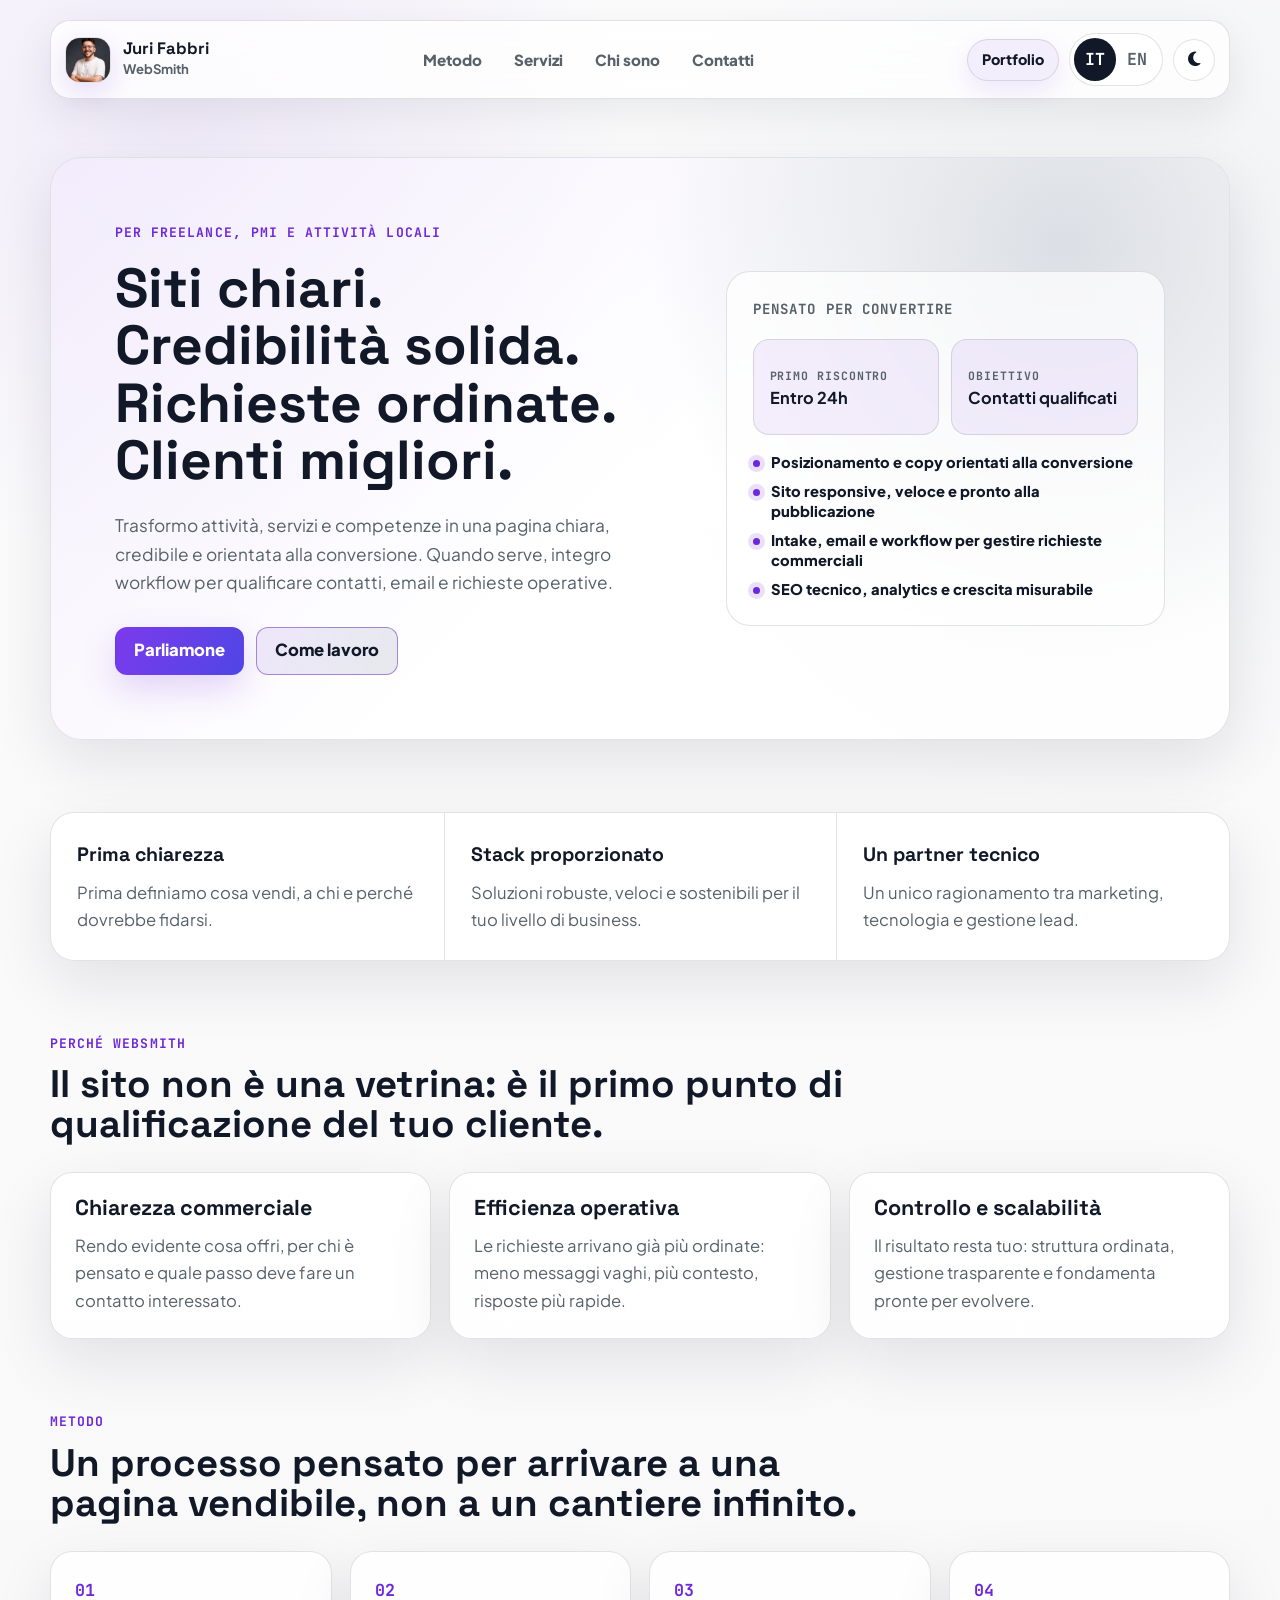
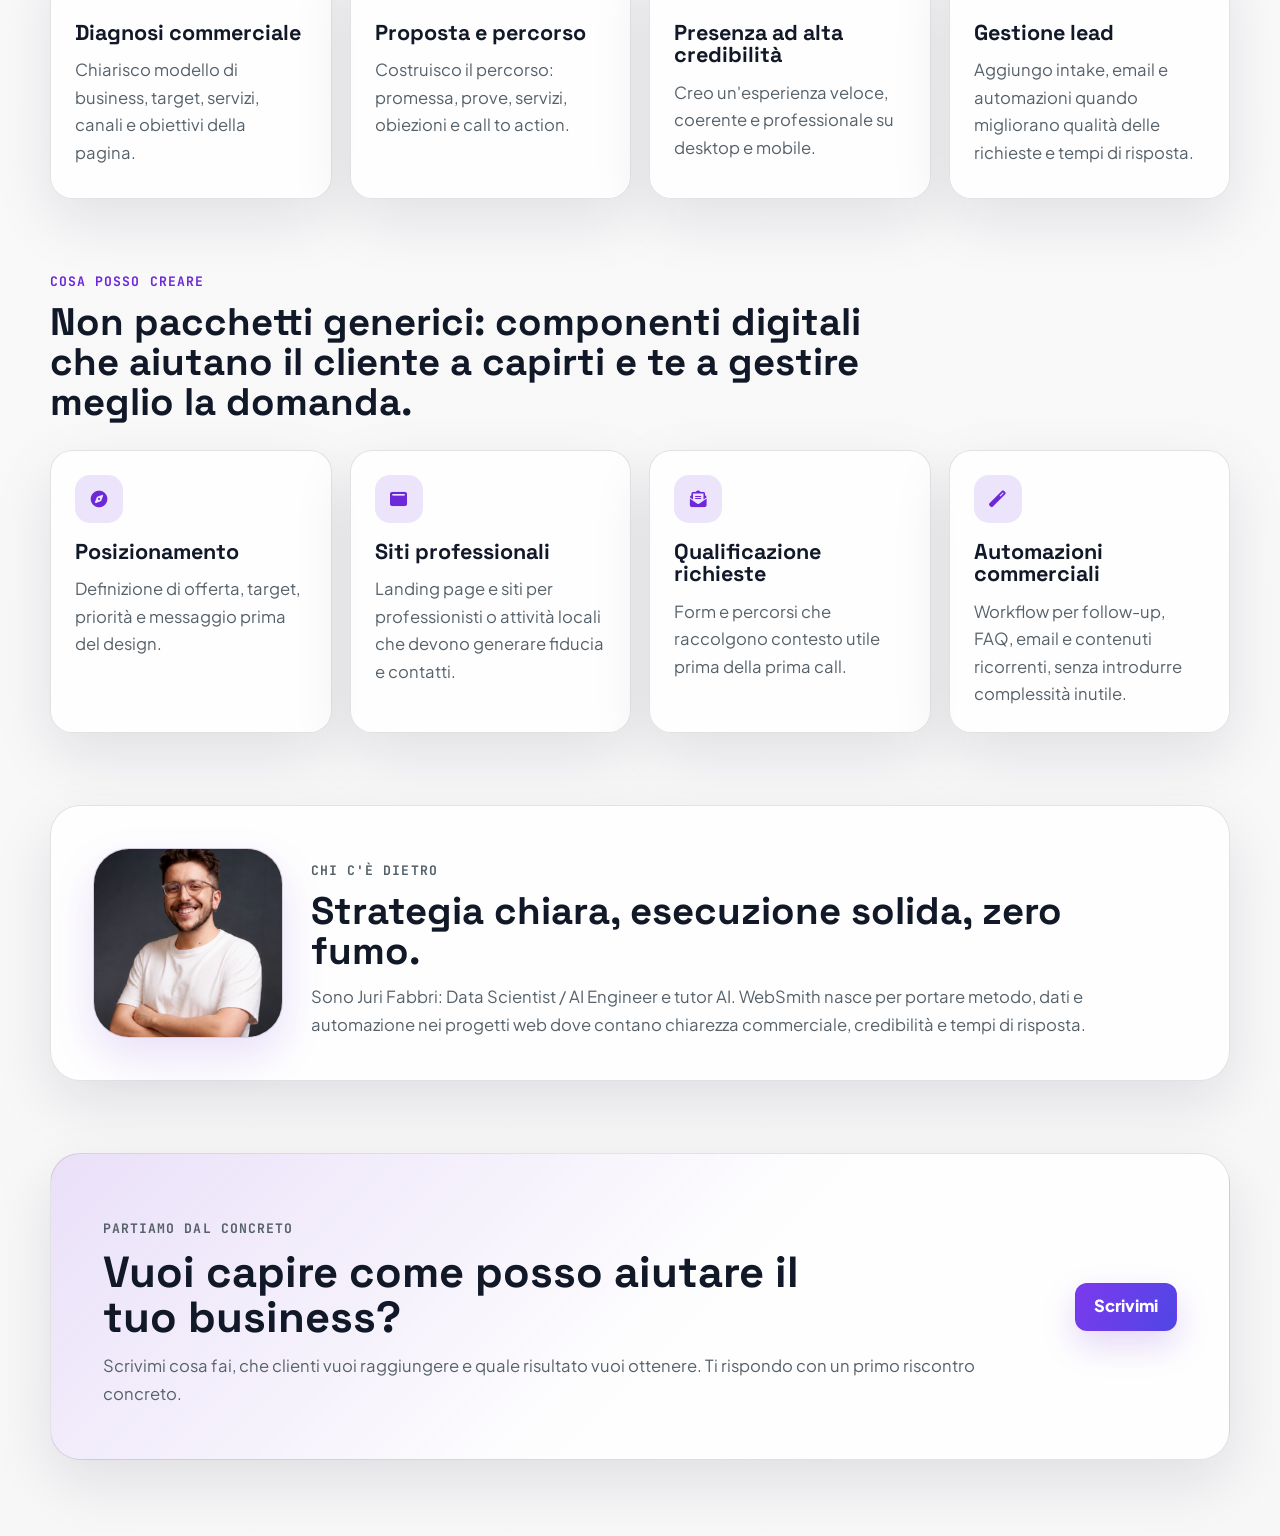
==== commit 55a117d6: "Polish portfolio button palette" ====
--- a/websmith/index.html
+++ b/websmith/index.html
@@ -12,7 +12,7 @@
       content="WebSmith di Juri Fabbri: siti web professionali, posizionamento chiaro e automazioni operative per freelance, PMI e attività locali."
     />
     <link rel="stylesheet" href="../assets/css/fontawesome-all.min.css" />
-    <link rel="stylesheet" href="../assets/css/builder.css?v=15" />
+    <link rel="stylesheet" href="../assets/css/builder.css?v=16" />
     <link
       rel="icon"
       type="image/svg+xml"
--- a/assets/css/builder.css
+++ b/assets/css/builder.css
@@ -311,13 +311,17 @@
 }
 
 .btn.primary {
-  background: linear-gradient(120deg, #6d28d9, #475569);
+  background: linear-gradient(120deg, #7c3aed, #4f46e5);
   color: #ffffff;
+  box-shadow: 0 14px 34px rgba(109, 40, 217, 0.18);
 }
 
 .btn.secondary {
-  border-color: color-mix(in srgb, var(--accent) 36%, var(--line));
-  background: var(--surface-strong);
+  border-color: color-mix(in srgb, var(--accent) 44%, var(--line));
+  background:
+    linear-gradient(120deg, color-mix(in srgb, var(--accent) 12%, transparent), color-mix(in srgb, var(--accent-2) 16%, transparent)),
+    var(--surface-strong);
+  color: var(--ink);
 }
 
 .hero-summary {
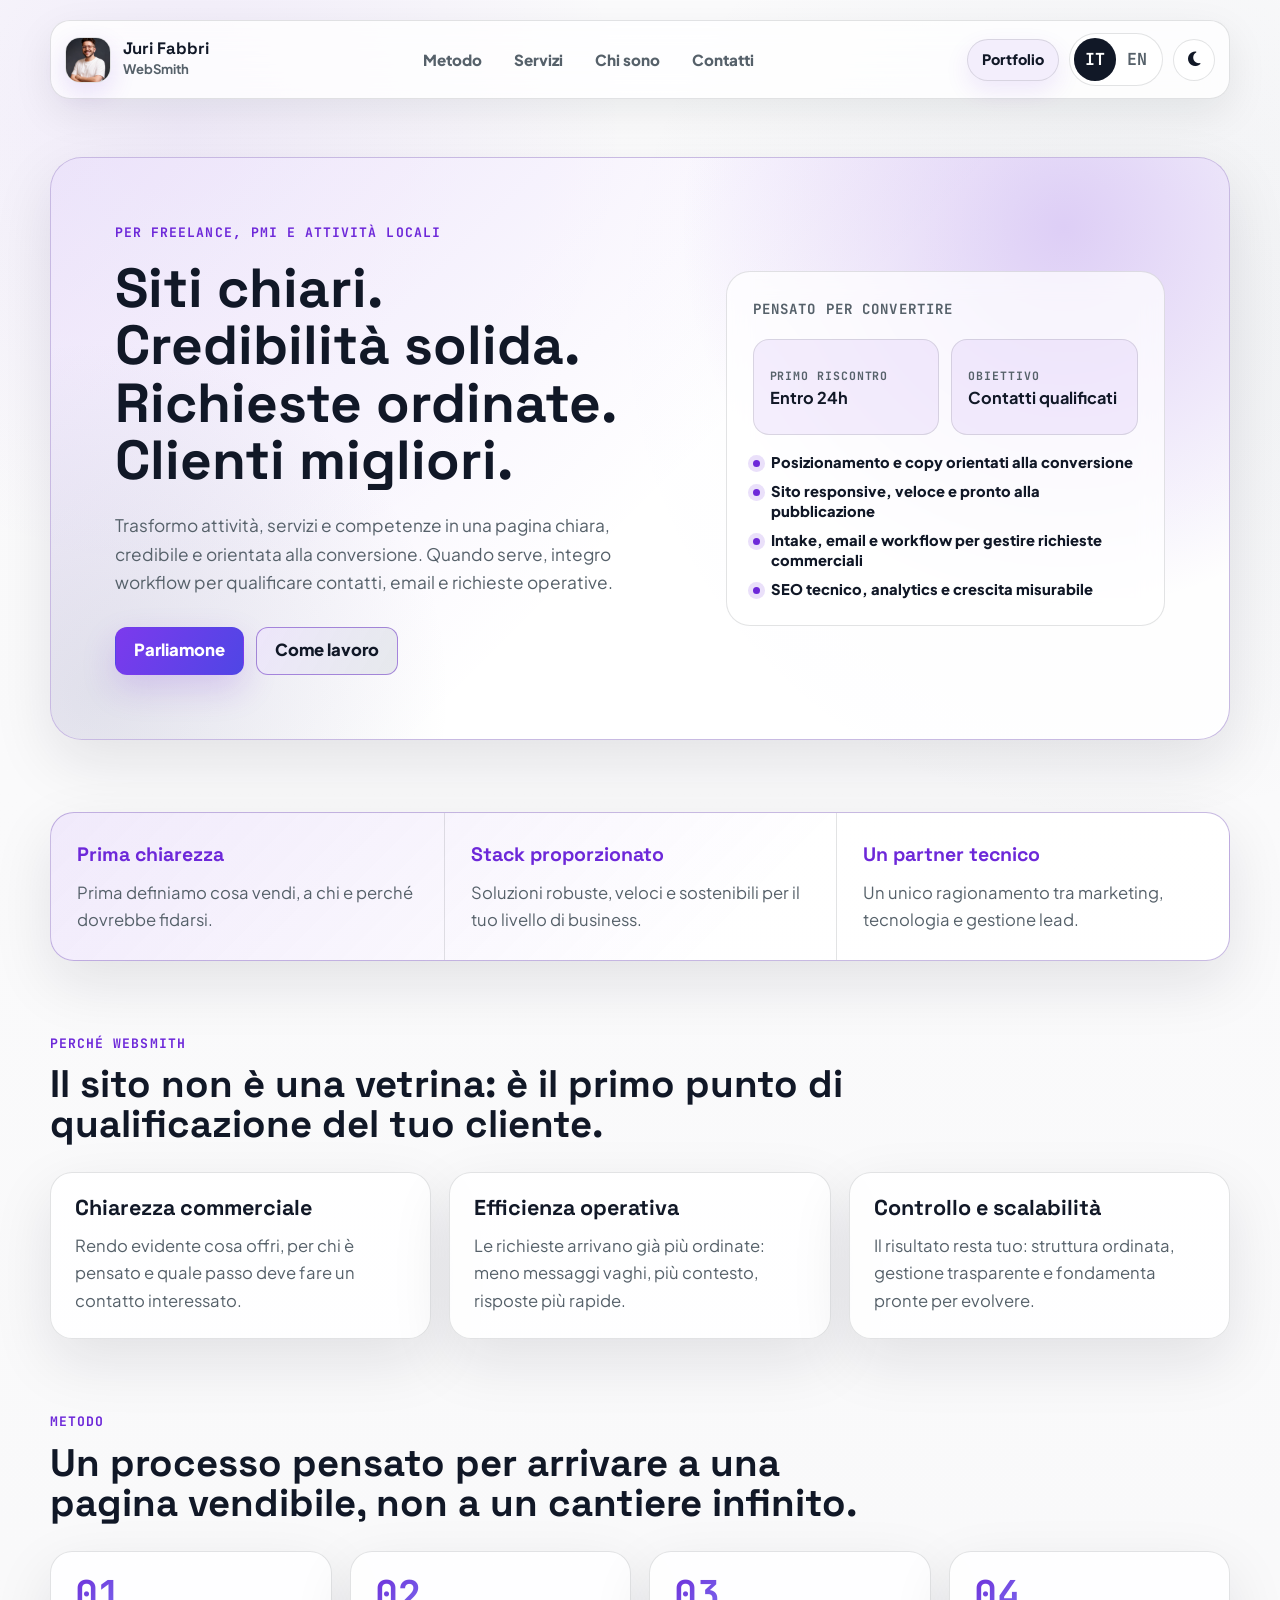
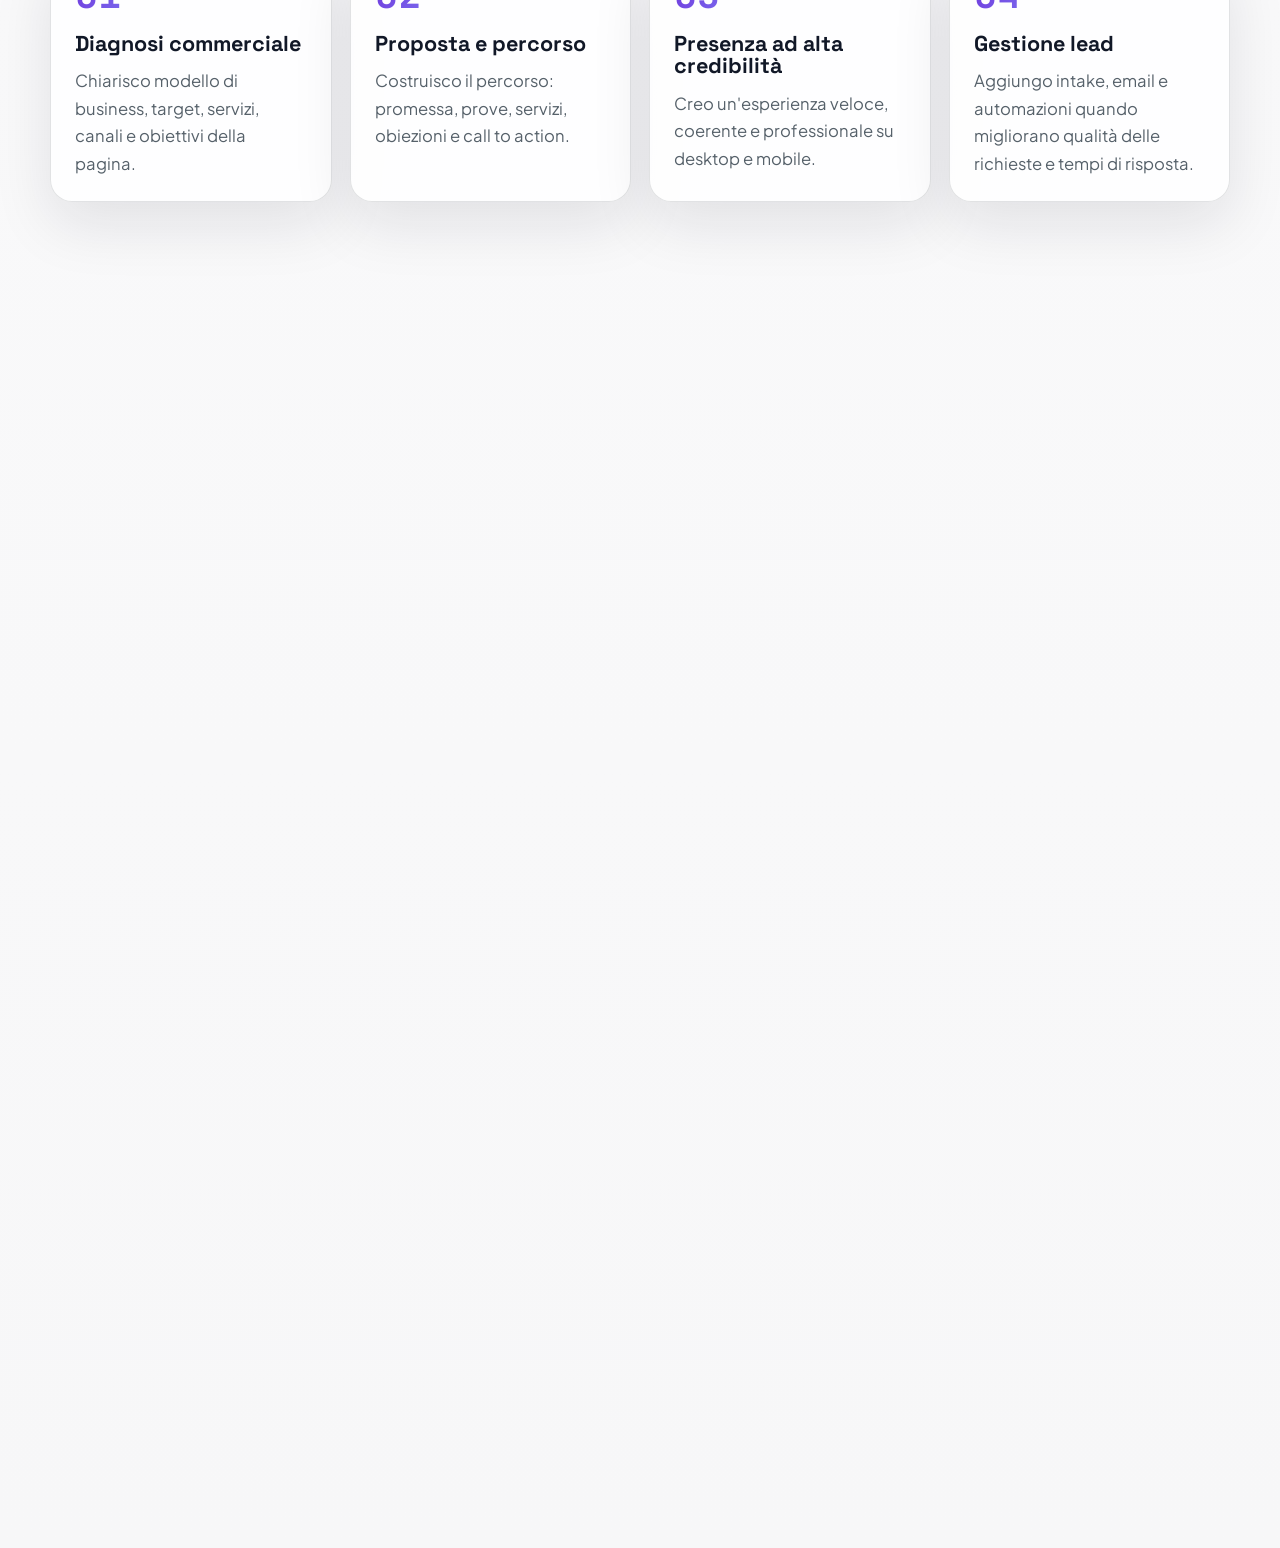
==== commit 88883397: "Spotlight Ontology Atlas + purple glow-up across homepage and Websmith - Spotlight reordered to WebS" ====
--- a/websmith/index.html
+++ b/websmith/index.html
@@ -17,7 +17,7 @@
       rel="icon"
       type="image/svg+xml"
       sizes="any"
-      href="/favicon.svg?v=3"
+      href="/favicon.svg?v=4"
     />
   </head>
   <body data-theme="light">
@@ -527,6 +527,34 @@
             );
           });
         });
+
+        // Subtle scroll-reveal for cards + sections (respects reduced motion).
+        const prefersReduced = window.matchMedia(
+          "(prefers-reduced-motion: reduce)"
+        ).matches;
+        const revealTargets = document.querySelectorAll(
+          ".section-heading, .proof-strip > div, .why-grid article, .steps article, .offer-grid article, .about-card, .cta"
+        );
+        if (prefersReduced || !("IntersectionObserver" in window)) {
+          revealTargets.forEach((el) => el.classList.add("is-revealed"));
+        } else {
+          revealTargets.forEach((el, i) => {
+            el.classList.add("reveal-up");
+            el.style.transitionDelay = `${Math.min((i % 4) * 70, 210)}ms`;
+          });
+          const io = new IntersectionObserver(
+            (entries, obs) => {
+              entries.forEach((entry) => {
+                if (entry.isIntersecting) {
+                  entry.target.classList.add("is-revealed");
+                  obs.unobserve(entry.target);
+                }
+              });
+            },
+            { rootMargin: "0px 0px -8% 0px", threshold: 0.12 }
+          );
+          revealTargets.forEach((el) => io.observe(el));
+        }
       });
     </script>
   </body>
--- a/assets/css/builder.css
+++ b/assets/css/builder.css
@@ -764,3 +764,109 @@
     width: 100%;
   }
 }
+
+/* ============================================================
+   Purple glow-up — depth, hover, brand rhythm (additive)
+   ============================================================ */
+
+/* Hero headline accent word */
+.hero h1 .accent {
+  background: linear-gradient(120deg, var(--accent), color-mix(in srgb, var(--accent) 40%, #818cf8) 80%);
+  -webkit-background-clip: text;
+  background-clip: text;
+  -webkit-text-fill-color: transparent;
+}
+
+/* Stronger hero gradient + soft glow */
+.hero-shell {
+  border-color: color-mix(in srgb, var(--accent) 22%, var(--line));
+}
+.hero-shell::before {
+  background:
+    radial-gradient(circle at 86% 12%, color-mix(in srgb, var(--accent) 22%, transparent), transparent 24rem),
+    radial-gradient(circle at 4% 92%, color-mix(in srgb, var(--accent-2) 16%, transparent), transparent 22rem),
+    linear-gradient(135deg, color-mix(in srgb, var(--accent) 12%, transparent), transparent 54%) !important;
+}
+
+/* Card hierarchy: hover lift + purple ring across all three grids */
+.why-grid article,
+.steps article,
+.offer-grid article {
+  transition: transform 0.26s ease, box-shadow 0.26s ease, border-color 0.26s ease;
+}
+.why-grid article:hover,
+.steps article:hover,
+.offer-grid article:hover {
+  transform: translateY(-4px);
+  border-color: color-mix(in srgb, var(--accent) 50%, var(--line));
+  box-shadow:
+    0 22px 46px rgba(17, 24, 39, 0.12),
+    0 0 0 1px color-mix(in srgb, var(--accent) 32%, transparent),
+    0 16px 40px color-mix(in srgb, var(--accent) 20%, transparent);
+}
+
+/* Method step numbers as large gradient numerals */
+.steps span {
+  font-size: 2.4rem;
+  line-height: 1;
+  background: linear-gradient(135deg, var(--accent), color-mix(in srgb, var(--accent) 35%, #818cf8));
+  -webkit-background-clip: text;
+  background-clip: text;
+  -webkit-text-fill-color: transparent;
+}
+
+/* Service icons: larger, gradient-filled, glowing */
+.offer-grid i {
+  width: 56px;
+  height: 56px;
+  border-radius: 18px;
+  font-size: 1.25rem;
+  color: #fff;
+  background: linear-gradient(135deg, #7c3aed, #4f46e5);
+  box-shadow: 0 12px 28px color-mix(in srgb, var(--accent) 34%, transparent);
+}
+
+/* Proof strip: branded, not an afterthought */
+.proof-strip {
+  background:
+    linear-gradient(135deg, color-mix(in srgb, var(--accent) 10%, transparent), transparent 60%),
+    var(--surface);
+  border-color: color-mix(in srgb, var(--accent) 22%, var(--line));
+}
+.proof-strip strong {
+  color: var(--accent);
+}
+
+/* CTA: bolder branded panel with glow */
+.cta {
+  background:
+    radial-gradient(120% 140% at 100% 0%, color-mix(in srgb, var(--accent) 22%, transparent), transparent 55%),
+    linear-gradient(135deg, color-mix(in srgb, var(--accent) 16%, transparent), transparent 60%),
+    var(--surface) !important;
+  border-color: color-mix(in srgb, var(--accent) 30%, var(--line));
+  box-shadow: 0 24px 60px color-mix(in srgb, var(--accent) 16%, transparent);
+}
+
+/* Primary button glow intensifies on hover */
+.btn.primary:hover {
+  box-shadow: 0 18px 44px color-mix(in srgb, var(--accent) 44%, transparent);
+}
+
+/* Scroll-reveal (JS adds .is-revealed) */
+.reveal-up {
+  opacity: 0;
+  transform: translateY(20px);
+  transition: opacity 0.6s ease, transform 0.6s cubic-bezier(0.2, 0.7, 0.2, 1);
+}
+.reveal-up.is-revealed {
+  opacity: 1;
+  transform: none;
+}
+@media (prefers-reduced-motion: reduce) {
+  .reveal-up,
+  .reveal-up.is-revealed {
+    opacity: 1;
+    transform: none;
+    transition: none;
+  }
+}
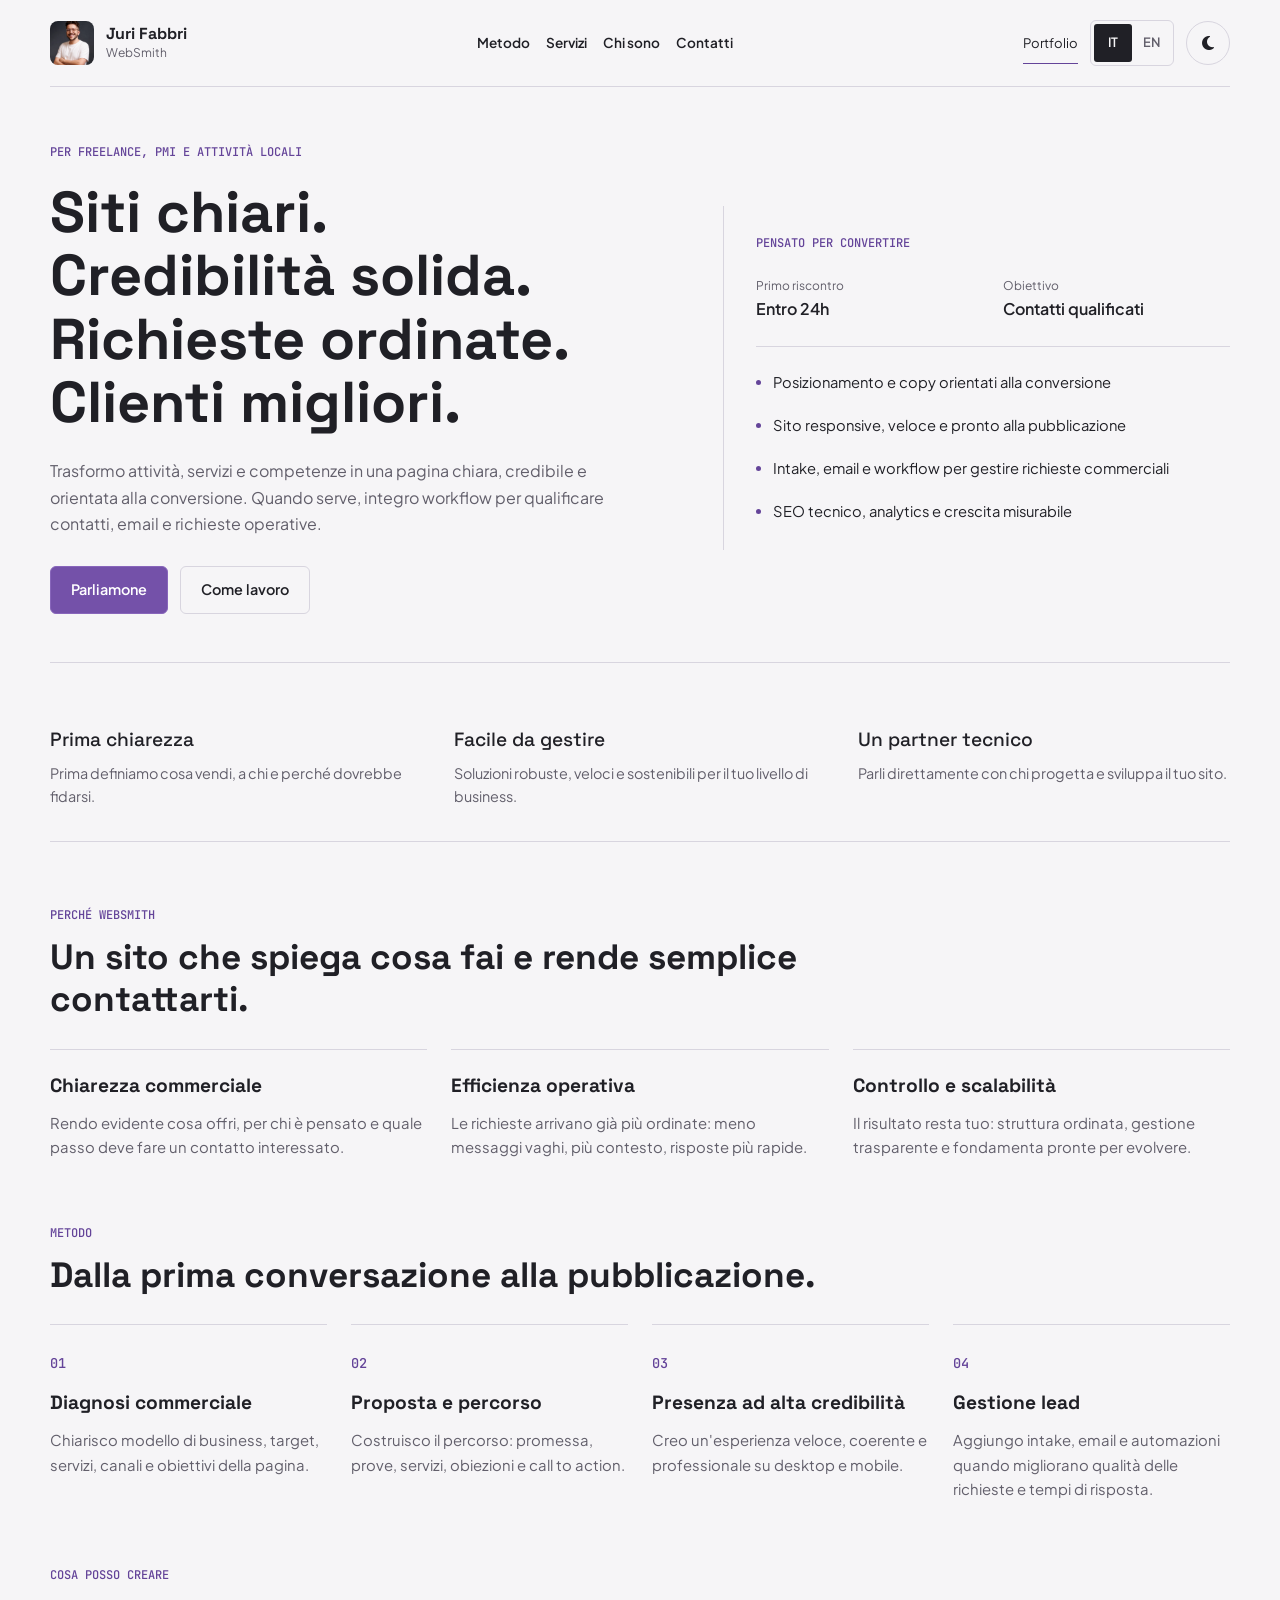
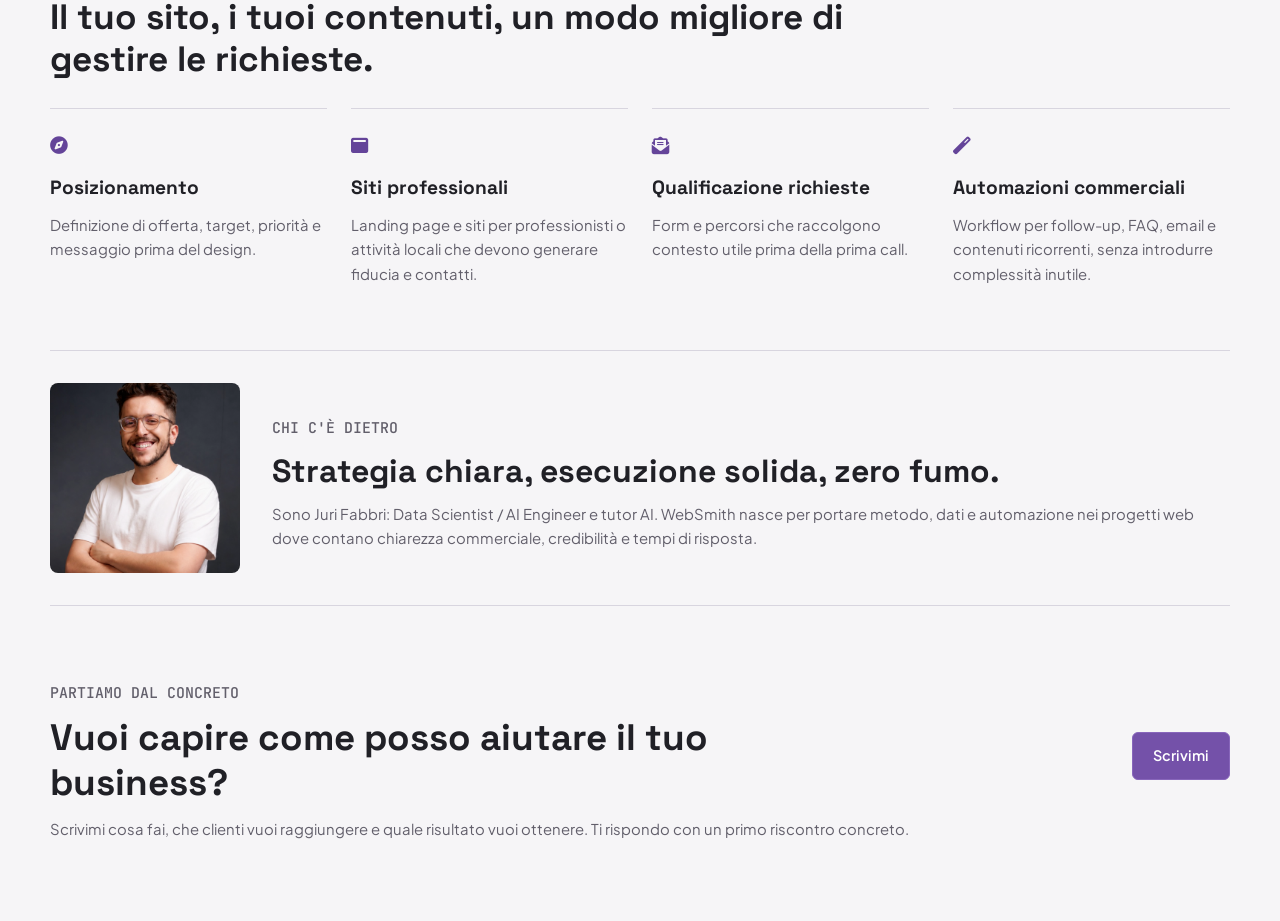
==== commit 8da47267: "Refine portfolio with an editorial hero and clearer expertise Replace the portrait hero with a custo" ====
--- a/websmith/index.html
+++ b/websmith/index.html
@@ -5,14 +5,14 @@
     <meta charset="utf-8" />
     <meta
       name="viewport"
-      content="width=device-width, initial-scale=1, user-scalable=no"
+      content="width=device-width, initial-scale=1"
     />
     <meta
       name="description"
       content="WebSmith di Juri Fabbri: siti web professionali, posizionamento chiaro e automazioni operative per freelance, PMI e attività locali."
     />
     <link rel="stylesheet" href="../assets/css/fontawesome-all.min.css" />
-    <link rel="stylesheet" href="../assets/css/builder.css?v=16" />
+    <link rel="stylesheet" href="../assets/css/builder.css?v=17" />
     <link
       rel="icon"
       type="image/svg+xml"
@@ -173,8 +173,8 @@
           >
         </div>
         <div>
-          <strong data-it="Stack proporzionato" data-en="Right-sized stack"
-            >Stack proporzionato</strong
+          <strong data-it="Facile da gestire" data-en="Easy to maintain"
+            >Facile da gestire</strong
           >
           <span
             data-it="Soluzioni robuste, veloci e sostenibili per il tuo livello di business."
@@ -187,9 +187,9 @@
             >Un partner tecnico</strong
           >
           <span
-            data-it="Un unico ragionamento tra marketing, tecnologia e gestione lead."
-            data-en="One joined-up view across marketing, technology, and lead handling."
-            >Un unico ragionamento tra marketing, tecnologia e gestione lead.</span
+            data-it="Parli direttamente con chi progetta e sviluppa il tuo sito."
+            data-en="Work directly with the person designing and building your site."
+            >Parli direttamente con chi progetta e sviluppa il tuo sito.</span
           >
         </div>
       </section>
@@ -200,11 +200,10 @@
             Perché WebSmith
           </p>
           <h2
-            data-it="Il sito non è una vetrina: è il primo punto di qualificazione del tuo cliente."
-            data-en="Your website is not a showcase: it is the first qualification point for your customer."
-          >
-            Il sito non è una vetrina: è il primo punto di qualificazione del
-            tuo cliente.
+            data-it="Un sito che spiega cosa fai e rende semplice contattarti."
+            data-en="A website that explains your work and makes it easy to contact you."
+          >
+            Un sito che spiega cosa fai e rende semplice contattarti.
           </h2>
         </div>
         <div class="why-grid">
@@ -251,11 +250,10 @@
         <div class="section-heading">
           <p class="eyebrow" data-it="Metodo" data-en="Method">Metodo</p>
           <h2
-            data-it="Un processo pensato per arrivare a una pagina vendibile, non a un cantiere infinito."
-            data-en="A process designed to reach a sellable page, not an endless construction site."
-          >
-            Un processo pensato per arrivare a una pagina vendibile, non a un
-            cantiere infinito.
+            data-it="Dalla prima conversazione alla pubblicazione."
+            data-en="From our first conversation to launch."
+          >
+            Dalla prima conversazione alla pubblicazione.
           </h2>
         </div>
 
@@ -321,11 +319,10 @@
             Cosa posso creare
           </p>
           <h2
-            data-it="Non pacchetti generici: componenti digitali che aiutano il cliente a capirti e te a gestire meglio la domanda."
-            data-en="Not generic packages: digital components that help customers understand you and help you manage demand better."
-          >
-            Non pacchetti generici: componenti digitali che aiutano il cliente
-            a capirti e te a gestire meglio la domanda.
+            data-it="Il tuo sito, i tuoi contenuti, un modo migliore di gestire le richieste."
+            data-en="Your website, your content, a better way to handle inquiries."
+          >
+            Il tuo sito, i tuoi contenuti, un modo migliore di gestire le richieste.
           </h2>
         </div>
 
@@ -469,6 +466,7 @@
           });
           languageButtons.forEach((button) => {
             button.classList.toggle("active", button.dataset.langButton === lang);
+            button.setAttribute("aria-pressed", String(button.dataset.langButton === lang));
           });
           if (persist) localStorage.setItem("websmith-language", lang);
         };
@@ -500,6 +498,7 @@
         const showToast = (target, message) => {
           const toast = document.createElement("div");
           toast.className = "copy-toast";
+          toast.setAttribute("role", "status");
           const copiedText = target.dataset.copy;
           toast.innerHTML = copiedText
             ? `<strong>${message}</strong><span>${copiedText}</span>`
@@ -513,48 +512,25 @@
         };
 
         document.querySelectorAll("[data-copy]").forEach((target) => {
-          target.addEventListener("click", () => {
+          target.addEventListener("click", async () => {
             const text = target.dataset.copy;
             const lang = document.documentElement.lang || "it";
             if (navigator.clipboard && window.isSecureContext) {
-              navigator.clipboard.writeText(text).catch(() => {});
+              try {
+                await navigator.clipboard.writeText(text);
+                showToast(target, lang === "it" ? target.dataset.toastIt : target.dataset.toastEn);
+                return;
+              } catch {}
             }
             showToast(
               target,
               lang === "it"
-                ? target.dataset.toastIt || "Email copiata"
-                : target.dataset.toastEn || "Email copied"
+                ? "Scrivimi a questo indirizzo"
+                : "You can reach me here"
             );
           });
         });
 
-        // Subtle scroll-reveal for cards + sections (respects reduced motion).
-        const prefersReduced = window.matchMedia(
-          "(prefers-reduced-motion: reduce)"
-        ).matches;
-        const revealTargets = document.querySelectorAll(
-          ".section-heading, .proof-strip > div, .why-grid article, .steps article, .offer-grid article, .about-card, .cta"
-        );
-        if (prefersReduced || !("IntersectionObserver" in window)) {
-          revealTargets.forEach((el) => el.classList.add("is-revealed"));
-        } else {
-          revealTargets.forEach((el, i) => {
-            el.classList.add("reveal-up");
-            el.style.transitionDelay = `${Math.min((i % 4) * 70, 210)}ms`;
-          });
-          const io = new IntersectionObserver(
-            (entries, obs) => {
-              entries.forEach((entry) => {
-                if (entry.isIntersecting) {
-                  entry.target.classList.add("is-revealed");
-                  obs.unobserve(entry.target);
-                }
-              });
-            },
-            { rootMargin: "0px 0px -8% 0px", threshold: 0.12 }
-          );
-          revealTargets.forEach((el) => io.observe(el));
-        }
       });
     </script>
   </body>
--- a/assets/css/builder.css
+++ b/assets/css/builder.css
@@ -1,872 +1,104 @@
-@import url("https://fonts.googleapis.com/css2?family=JetBrains+Mono:wght@600;700&family=Plus+Jakarta+Sans:wght@400;500;600;700;800&family=Space+Grotesk:wght@600;700&display=swap");
-
-* {
-  box-sizing: border-box;
-  margin: 0;
-  padding: 0;
+@import url("https://fonts.googleapis.com/css2?family=JetBrains+Mono:wght@500;700&family=Plus+Jakarta+Sans:wght@400;500;600;700&family=Space+Grotesk:wght@500;600;700&display=swap");
+* { box-sizing: border-box; margin: 0; padding: 0; }
+:root { scroll-behavior: smooth; scroll-padding-top: 100px; color-scheme: light; }
+body {
+  --bg: #f6f5f7; --surface: #fff; --ink: #202026; --muted: #625f6b;
+  --line: #d8d5df; --accent: #644499;
+  background: var(--bg); color: var(--ink); min-height: 100vh;
+  font: 400 1rem/1.65 "Plus Jakarta Sans", system-ui, sans-serif;
 }
-
-:root {
-  scroll-behavior: smooth;
-  color-scheme: light;
+body[data-theme="dark"] { color-scheme: dark; --bg: #111113; --surface: #1b1b1f; --ink: #f2f1f5; --muted: #b0adb8; --line: #343238; --accent: #b5a1e3; }
+a { color: inherit; }
+button { font: inherit; cursor: pointer; }
+:focus-visible { outline: 3px solid var(--accent); outline-offset: 5px; }
+.topbar, main { width: min(1180px, calc(100% - 64px)); margin: auto; }
+.topbar { display: flex; align-items: center; justify-content: space-between; gap: 24px; padding: 20px 0; border-bottom: 1px solid var(--line); }
+.brand { display: flex; align-items: center; gap: 12px; text-decoration: none; }
+.brand-avatar { width: 44px; height: 44px; border-radius: 8px; object-fit: cover; }
+.brand strong, .brand small { display: block; }
+.brand strong { font-family: "Space Grotesk", sans-serif; line-height: 1.2; }
+.brand small { color: var(--muted); font-size: .75rem; }
+.nav, .top-actions, .lang-switch { display: flex; align-items: center; gap: 16px; }
+.nav a { font-weight: 600; font-size: .85rem; min-height: 44px; display: flex; align-items: center; text-decoration: none; }
+.nav a:hover, .portfolio-link:hover { color: var(--accent); }
+.top-actions { gap: 12px; }
+.portfolio-link { font-size: .82rem; text-decoration: none; border-bottom: 1px solid var(--accent); padding: 10px 0; }
+.lang-switch { gap: 0; border: 1px solid var(--line); border-radius: 6px; padding: 3px; }
+.lang-switch button { min-width: 38px; min-height: 38px; border: 0; border-radius: 3px; background: transparent; color: var(--muted); font-size: .8rem; font-weight: 600; }
+.lang-switch button.active { background: var(--ink); color: var(--bg); }
+.theme-toggle { display: grid; place-items: center; width: 44px; height: 44px; background: transparent; color: var(--ink); border: 1px solid var(--line); border-radius: 50%; }
+main { display: grid; gap: 64px; padding: 56px 0 48px; }
+.hero-shell { display: grid; grid-template-columns: 1.2fr 1fr; gap: 64px; align-items: center; padding-bottom: 48px; border-bottom: 1px solid var(--line); }
+.eyebrow, .summary-label { color: var(--accent); font: 500 .75rem/1.5 "JetBrains Mono", monospace; text-transform: uppercase; letter-spacing: 0; }
+h1, h2, h3 { font-family: "Space Grotesk", sans-serif; letter-spacing: 0; }
+h1 { font-size: 3.6rem; line-height: 1.1; margin-top: 20px; }
+.lead { margin-top: 24px; color: var(--muted); max-width: 560px; }
+.hero-actions { display: flex; gap: 12px; flex-wrap: wrap; margin-top: 28px; }
+.btn { display: inline-flex; align-items: center; justify-content: center; min-height: 48px; padding: 12px 20px; border: 1px solid var(--line); border-radius: 6px; font-size: .9rem; font-weight: 600; line-height: 1.3; text-decoration: none; transition: background .2s; }
+.btn.primary { background: #7451a9; border-color: #8866bb; color: #fff; }
+.btn.primary:hover { background: #835fba; }
+.btn.secondary { background: transparent; color: var(--ink); }
+.btn.secondary:hover { border-color: var(--accent); }
+.hero-summary { padding: 28px 0 28px 32px; border-left: 1px solid var(--line); }
+.summary-grid { display: grid; grid-template-columns: 1fr 1fr; gap: 20px; padding: 24px 0; margin-bottom: 24px; border-bottom: 1px solid var(--line); }
+.summary-grid span { display: block; font-size: .75rem; color: var(--muted); }
+.summary-grid strong { font-size: 1rem; font-weight: 600; }
+.hero-summary ul { display: grid; gap: 20px; list-style: none; }
+.hero-summary li { display: flex; gap: 12px; font-size: .92rem; line-height: 1.55; }
+.hero-summary li::before { content: ""; width: 5px; height: 5px; flex: 0 0 5px; margin-top: 9px; background: var(--accent); border-radius: 50%; }
+.proof-strip { display: grid; grid-template-columns: repeat(3, 1fr); gap: 32px; padding-bottom: 32px; border-bottom: 1px solid var(--line); }
+.proof-strip strong, .proof-strip span { display: block; }
+.proof-strip strong { font: 500 1.2rem "Space Grotesk", sans-serif; }
+.proof-strip span { color: var(--muted); font-size: .9rem; margin-top: 10px; }
+.section { display: grid; gap: 28px; }
+.section-heading h2 { max-width: 820px; font-size: 2.2rem; line-height: 1.2; margin-top: 12px; }
+.why-grid, .steps, .offer-grid { display: grid; gap: 24px; }
+.why-grid { grid-template-columns: repeat(3, minmax(0, 1fr)); }
+.steps, .offer-grid { grid-template-columns: repeat(4, minmax(0, 1fr)); }
+.why-grid article, .steps article, .offer-grid article { border-top: 1px solid var(--line); padding-top: 24px; min-width: 0; }
+.steps span { color: var(--accent); font: 500 .85rem "JetBrains Mono", monospace; }
+.why-grid h3, .steps h3, .offer-grid h3 { font-size: 1.2rem; line-height: 1.3; margin-top: 16px; }
+.why-grid h3 { margin-top: 0; }
+.why-grid p, .steps p, .offer-grid p, .about-card p, .cta p { margin-top: 12px; color: var(--muted); font-size: .93rem; }
+.offer-grid i { color: var(--accent); font-size: 1.1rem; }
+.about-card { display: grid; grid-template-columns: 190px 1fr; align-items: center; gap: 32px; padding: 32px 0; border-top: 1px solid var(--line); border-bottom: 1px solid var(--line); }
+.about-card img { width: 190px; aspect-ratio: 1; object-fit: cover; border-radius: 8px; }
+.about-card h2 { font-size: 2rem; line-height: 1.2; margin-top: 12px; }
+.cta { display: grid; grid-template-columns: 1fr auto; align-items: center; gap: 40px; padding-bottom: 32px; }
+.cta h2 { font-size: 2.3rem; line-height: 1.2; max-width: 700px; margin-top: 12px; }
+.copy-toast { position: fixed; bottom: 24px; left: 50%; z-index: 30; display: grid; width: min(360px, calc(100% - 32px)); padding: 16px; background: var(--surface); border: 1px solid var(--accent); border-radius: 8px; text-align: center; opacity: 0; pointer-events: none; transform: translate(-50%, 12px); transition: opacity .2s, transform .2s; }
+.copy-toast span { color: var(--muted); font-size: .8rem; }
+.copy-toast.show { opacity: 1; transform: translate(-50%, 0); }
+@media (max-width: 1040px) {
+  .topbar { flex-wrap: wrap; }
+  .nav { order: 2; width: 100%; }
+  .hero-shell { gap: 32px; }
+  h1 { font-size: 2.9rem; }
+  .steps, .offer-grid { grid-template-columns: repeat(2, minmax(0, 1fr)); }
 }
-
-body {
-  --bg: #f7f7f8;
-  --surface: rgba(255, 255, 255, 0.84);
-  --surface-strong: #ffffff;
-  --ink: #111827;
-  --muted: #56616a;
-  --line: rgba(17, 24, 39, 0.12);
-  --accent: #6d28d9;
-  --accent-2: #64748b;
-  --accent-3: #b45309;
-  --shadow: 0 22px 60px rgba(17, 24, 39, 0.1);
-  min-height: 100vh;
-  background:
-    radial-gradient(circle at 14% 4%, rgba(109, 40, 217, 0.08), transparent 28rem),
-    radial-gradient(circle at 88% 10%, rgba(100, 116, 139, 0.08), transparent 32rem),
-    linear-gradient(180deg, #fbfbfc 0%, var(--bg) 100%);
-  color: var(--ink);
-  font-family: "Plus Jakarta Sans", system-ui, -apple-system, sans-serif;
-  font-size: 1.04rem;
-  line-height: 1.65;
-  transition: background 0.24s ease, color 0.24s ease;
+@media (max-width: 700px) {
+  .topbar, main { width: calc(100% - 40px); }
+  main { padding-top: 32px; gap: 44px; }
+  .topbar { gap: 12px; }
+  .top-actions { flex-wrap: wrap; gap: 8px; }
+  .nav { gap: 16px; }
+  .nav a { font-size: .8rem; }
+  .hero-shell { grid-template-columns: 1fr; padding-bottom: 32px; }
+  h1 { font-size: 2.6rem; }
+  .hero-summary { border-left: 0; border-top: 1px solid var(--line); padding: 28px 0 0; }
+  .proof-strip, .why-grid, .steps, .offer-grid, .cta { grid-template-columns: 1fr; }
+  .proof-strip { gap: 24px; }
+  .section-heading h2, .cta h2, .about-card h2 { font-size: 1.8rem; }
+  .about-card { grid-template-columns: 1fr; }
+  .about-card img { width: 144px; }
+  .cta .btn { justify-self: start; }
 }
-
-body[data-theme="dark"] {
-  color-scheme: dark;
-  --bg: #0d1117;
-  --surface: rgba(20, 25, 34, 0.88);
-  --surface-strong: #141922;
-  --ink: #f4f5f7;
-  --muted: #aeb6c2;
-  --line: rgba(203, 213, 225, 0.16);
-  --accent: #8b5cf6;
-  --accent-2: #64748b;
-  --accent-3: #d97706;
-  --shadow: 0 24px 70px rgba(0, 0, 0, 0.35);
-  background:
-    radial-gradient(circle at 10% 8%, rgba(139, 92, 246, 0.1), transparent 34rem),
-    radial-gradient(circle at 86% 12%, rgba(100, 116, 139, 0.1), transparent 30rem),
-    linear-gradient(180deg, #0d1117 0%, #141922 100%);
-}
-
-a {
-  color: inherit;
-}
-
-.topbar,
-main {
-  width: min(1180px, calc(100% - 48px));
-  margin: 0 auto;
-}
-
-.topbar {
-  position: sticky;
-  top: 16px;
-  z-index: 10;
-  display: grid;
-  grid-template-columns: auto 1fr auto;
-  gap: 22px;
-  align-items: center;
-  margin-top: 20px;
-  padding: 12px 14px;
-  border: 1px solid var(--line);
-  border-radius: 20px;
-  background: color-mix(in srgb, var(--surface) 92%, transparent);
-  box-shadow: 0 14px 40px rgba(19, 21, 26, 0.08);
-  backdrop-filter: blur(18px);
-}
-
-.brand {
-  display: inline-flex;
-  align-items: center;
-  gap: 12px;
-  min-width: 0;
-  text-decoration: none;
-}
-
-.brand-avatar {
-  width: 46px;
-  height: 46px;
-  flex: 0 0 auto;
-  border: 1px solid var(--line);
-  border-radius: 15px;
-  object-fit: cover;
-  object-position: center;
-  box-shadow: 0 10px 26px rgba(109, 40, 217, 0.14);
-}
-
-.brand strong,
-.brand small {
-  display: block;
-}
-
-.brand strong {
-  font-family: "Space Grotesk", sans-serif;
-  line-height: 1.15;
-}
-
-.brand small {
-  color: var(--muted);
-  font-size: 0.82rem;
-  font-weight: 700;
-}
-
-.nav {
-  display: flex;
-  justify-content: center;
-  gap: 8px;
-}
-
-.nav a {
-  border-radius: 999px;
-  color: var(--muted);
-  font-size: 0.95rem;
-  font-weight: 800;
-  padding: 9px 12px;
-  text-decoration: none;
-}
-
-.nav a:hover {
-  background: color-mix(in srgb, var(--accent) 12%, transparent);
-  color: var(--ink);
-}
-
-.top-actions,
-.lang-switch {
-  display: inline-flex;
-  align-items: center;
-}
-
-.top-actions {
-  justify-content: flex-end;
-  gap: 10px;
-}
-
-.portfolio-link {
-  display: inline-flex;
-  min-height: 42px;
-  align-items: center;
-  justify-content: center;
-  border: 1px solid var(--line);
-  border-radius: 999px;
-  background: color-mix(in srgb, var(--accent) 8%, var(--surface-strong));
-  color: var(--ink);
-  font-size: 0.9rem;
-  font-weight: 800;
-  padding: 8px 14px;
-  text-decoration: none;
-  box-shadow: 0 10px 24px rgba(109, 40, 217, 0.1);
-}
-
-.portfolio-link:hover {
-  border-color: color-mix(in srgb, var(--accent) 48%, var(--line));
-  background: color-mix(in srgb, var(--accent) 14%, var(--surface-strong));
-}
-
-.lang-switch {
-  padding: 4px;
-  border: 1px solid var(--line);
-  border-radius: 999px;
-  background: var(--surface-strong);
-}
-
-.lang-switch button,
-.theme-toggle {
-  cursor: pointer;
-  font: inherit;
-}
-
-.lang-switch button {
-  min-width: 42px;
-  border: 0;
-  border-radius: 999px;
-  background: transparent;
-  color: var(--muted);
-  font-family: "JetBrains Mono", monospace;
-  font-weight: 700;
-  padding: 8px 10px;
-}
-
-.lang-switch button.active {
-  background: var(--ink);
-  color: var(--surface-strong);
-}
-
-.theme-toggle {
-  display: inline-grid;
-  width: 42px;
-  height: 42px;
-  place-items: center;
-  border: 1px solid var(--line);
-  border-radius: 50%;
-  background: var(--surface-strong);
-  color: var(--ink);
-}
-
-main {
-  display: grid;
-  gap: 72px;
-  padding: 58px 0 76px;
-}
-
-.hero-shell,
-.proof-strip,
-.why-grid article,
-.steps article,
-.offer-grid article,
-.about-card,
-.cta {
-  border: 1px solid var(--line);
-  background: var(--surface);
-  box-shadow: var(--shadow);
-  min-width: 0;
-}
-
-.hero-shell {
-  display: grid;
-  grid-template-columns: minmax(0, 1.12fr) minmax(300px, 0.88fr);
-  gap: clamp(24px, 4vw, 56px);
-  align-items: center;
-  overflow: hidden;
-  border-radius: 32px;
-  padding: clamp(28px, 5vw, 64px);
-  position: relative;
-}
-
-.hero-shell::before {
-  content: "";
-  position: absolute;
-  inset: 0;
-  pointer-events: none;
-  background:
-    radial-gradient(circle at 86% 15%, color-mix(in srgb, var(--accent-2) 22%, transparent), transparent 26rem),
-    linear-gradient(135deg, color-mix(in srgb, var(--accent) 8%, transparent), transparent 52%);
-}
-
-.hero-shell > * {
-  position: relative;
-  z-index: 1;
-}
-
-.eyebrow {
-  color: var(--accent);
-  font-family: "JetBrains Mono", monospace;
-  font-size: 0.82rem;
-  font-weight: 700;
-  letter-spacing: 0.08em;
-  text-transform: uppercase;
-}
-
-h1,
-h2,
-h3 {
-  font-family: "Space Grotesk", sans-serif;
-  line-height: 1.04;
-}
-
-h1 {
-  max-width: 820px;
-  margin-top: 16px;
-  font-size: clamp(2.35rem, 4.3vw, 4.35rem);
-  letter-spacing: 0;
-  overflow-wrap: break-word;
-  text-wrap: balance;
-}
-
-.lead {
-  max-width: 760px;
-  margin-top: 22px;
-  color: var(--muted);
-  font-size: clamp(1.02rem, 1.35vw, 1.14rem);
-}
-
-.hero-actions {
-  display: flex;
-  flex-wrap: wrap;
-  gap: 12px;
-  margin-top: 30px;
-}
-
-.btn {
-  display: inline-flex;
-  align-items: center;
-  justify-content: center;
-  min-height: 48px;
-  border: 1px solid transparent;
-  border-radius: 12px;
-  padding: 12px 18px;
-  font-weight: 800;
-  line-height: 1.12;
-  text-align: center;
-  text-decoration: none;
-  transition: transform 0.2s ease, box-shadow 0.2s ease;
-}
-
-.btn:hover {
-  transform: translateY(-2px);
-  box-shadow: 0 16px 32px rgba(19, 21, 26, 0.16);
-}
-
-.btn.primary {
-  background: linear-gradient(120deg, #7c3aed, #4f46e5);
-  color: #ffffff;
-  box-shadow: 0 14px 34px rgba(109, 40, 217, 0.18);
-}
-
-.btn.secondary {
-  border-color: color-mix(in srgb, var(--accent) 44%, var(--line));
-  background:
-    linear-gradient(120deg, color-mix(in srgb, var(--accent) 12%, transparent), color-mix(in srgb, var(--accent-2) 16%, transparent)),
-    var(--surface-strong);
-  color: var(--ink);
-}
-
-.hero-summary {
-  display: grid;
-  align-content: start;
-  gap: 18px;
-  align-self: center;
-  padding: clamp(20px, 2.4vw, 26px);
-  border: 1px solid var(--line);
-  border-radius: 24px;
-  background: color-mix(in srgb, var(--surface-strong) 72%, transparent);
-  backdrop-filter: blur(12px);
-}
-
-.about-card img {
-  object-fit: cover;
-  object-position: center;
-}
-
-.summary-label,
-.summary-grid span {
-  color: var(--muted);
-  font-family: "JetBrains Mono", monospace;
-  font-size: 0.88rem;
-  font-weight: 700;
-  letter-spacing: 0.08em;
-  text-transform: uppercase;
-}
-
-.summary-grid {
-  display: grid;
-  grid-template-columns: repeat(2, 1fr);
-  gap: 12px;
-}
-
-.summary-grid div {
-  display: grid;
-  align-content: center;
-  min-height: 96px;
-  border: 1px solid var(--line);
-  border-radius: 16px;
-  padding: 14px 16px;
-  background: color-mix(in srgb, var(--accent) 7%, transparent);
-}
-
-.summary-grid span {
-  font-size: 0.72rem;
-}
-
-.summary-grid strong {
-  display: block;
-  margin-top: 4px;
-  font-size: 1.02rem;
-  line-height: 1.16;
-}
-
-.hero-summary ul {
-  display: grid;
-  gap: 10px;
-  list-style: none;
-}
-
-.hero-summary li {
-  display: flex;
-  align-items: flex-start;
-  gap: 11px;
-  color: var(--ink);
-  font-size: 0.92rem;
-  font-weight: 800;
-  line-height: 1.32;
-}
-
-.hero-summary li::before {
-  content: "";
-  width: 7px;
-  height: 7px;
-  flex: 0 0 auto;
-  margin-top: 7px;
-  border-radius: 50%;
-  background: var(--accent);
-  box-shadow: 0 0 0 5px color-mix(in srgb, var(--accent) 14%, transparent);
-}
-
-.proof-strip {
-  display: grid;
-  grid-template-columns: repeat(3, 1fr);
-  border-radius: 24px;
-  overflow: hidden;
-}
-
-.proof-strip div {
-  padding: 26px;
-}
-
-.proof-strip div + div {
-  border-left: 1px solid var(--line);
-}
-
-.proof-strip strong,
-.proof-strip span {
-  display: block;
-}
-
-.proof-strip strong {
-  font-family: "Space Grotesk", sans-serif;
-  font-size: 1.22rem;
-}
-
-.proof-strip span {
-  margin-top: 8px;
-  color: var(--muted);
-}
-
-.section {
-  display: grid;
-  gap: 28px;
-  min-width: 0;
-}
-
-.section-heading {
-  display: grid;
-  gap: 10px;
-}
-
-.section-heading h2 {
-  max-width: 860px;
-  font-size: clamp(1.85rem, 3vw, 2.85rem);
-}
-
-.why-grid,
-.steps,
-.offer-grid {
-  display: grid;
-  gap: 18px;
-}
-
-.why-grid {
-  grid-template-columns: repeat(3, 1fr);
-}
-
-.steps,
-.offer-grid {
-  grid-template-columns: repeat(4, 1fr);
-}
-
-.why-grid article,
-.steps article,
-.offer-grid article {
-  border-radius: 22px;
-  padding: 24px;
-}
-
-.steps article,
-.offer-grid article {
-  min-height: 248px;
-}
-
-.steps span {
-  color: var(--accent);
-  font-family: "JetBrains Mono", monospace;
-  font-weight: 700;
-}
-
-.why-grid h3,
-.steps h3,
-.offer-grid h3 {
-  margin-top: 18px;
-  font-size: 1.35rem;
-}
-
-.why-grid h3 {
-  margin-top: 0;
-}
-
-.why-grid p,
-.steps p,
-.offer-grid p,
-.about-card p,
-.cta p {
-  margin-top: 12px;
-  color: var(--muted);
-}
-
-.offer-grid i {
-  display: inline-grid;
-  width: 48px;
-  height: 48px;
-  place-items: center;
-  border-radius: 15px;
-  background: color-mix(in srgb, var(--accent) 12%, transparent);
-  color: var(--accent);
-}
-
-.about-card {
-  display: grid;
-  grid-template-columns: 190px 1fr;
-  gap: 28px;
-  align-items: center;
-  border-radius: 30px;
-  padding: clamp(24px, 4vw, 42px);
-}
-
-.about-card img {
-  width: 190px;
-  aspect-ratio: 1;
-  border: 1px solid var(--line);
-  border-radius: 36px;
-  box-shadow: 0 18px 44px rgba(109, 40, 217, 0.14);
-  background: color-mix(in srgb, var(--accent) 10%, transparent);
-}
-
-.about-card h2 {
-  max-width: 760px;
-  margin-top: 10px;
-  font-size: clamp(1.8rem, 3vw, 2.75rem);
-}
-
-.cta {
-  display: grid;
-  grid-template-columns: 1fr auto;
-  gap: 28px;
-  align-items: center;
-  padding: clamp(28px, 5vw, 52px);
-  border-radius: 30px;
-  background:
-    linear-gradient(135deg, color-mix(in srgb, var(--accent) 14%, transparent), transparent 55%),
-    var(--surface);
-}
-
-.cta h2 {
-  max-width: 760px;
-  margin-top: 10px;
-  font-size: clamp(2rem, 3.4vw, 3.25rem);
-}
-
-.copy-toast {
-  position: fixed;
-  left: 50%;
-  top: 24px;
-  z-index: 30;
-  display: grid;
-  gap: 2px;
-  min-width: min(360px, calc(100vw - 28px));
-  padding: 14px 18px;
-  border: 1px solid var(--line);
-  border-radius: 16px;
-  background: var(--surface-strong);
-  color: var(--ink);
-  font-size: 0.95rem;
-  font-weight: 800;
-  text-align: center;
-  box-shadow: var(--shadow);
-  opacity: 0;
-  pointer-events: none;
-  transform: translate(-50%, -18px) scale(0.98);
-  transition: opacity 0.2s ease, transform 0.2s ease;
-}
-
-.copy-toast span {
-  color: var(--muted);
-  font-family: "JetBrains Mono", monospace;
-  font-size: 0.82rem;
-}
-
-.copy-toast.show {
-  opacity: 1;
-  transform: translate(-50%, 0) scale(1);
-}
-
-@media (max-width: 1040px) {
-  .topbar,
-  .hero-shell,
-  .cta,
-  .about-card {
-    grid-template-columns: 1fr;
-  }
-
-  .nav {
-    justify-content: flex-start;
-    overflow-x: auto;
-  }
-
-  .why-grid,
-  .steps,
-  .offer-grid {
-    grid-template-columns: repeat(2, 1fr);
-  }
-
-  .proof-strip {
-    grid-template-columns: 1fr;
-  }
-
-  .proof-strip div + div {
-    border-top: 1px solid var(--line);
-    border-left: 0;
-  }
-
-  .about-card img {
-    width: 160px;
-  }
-}
-
-@media (max-width: 640px) {
-  .topbar,
-  main {
-    width: min(100% - 28px, 1180px);
-  }
-
-  .topbar {
-    grid-template-columns: minmax(0, 1fr) auto;
-    position: static;
-    gap: 10px;
-    margin-top: 12px;
-    padding: 10px;
-  }
-
-  .brand {
-    gap: 10px;
-  }
-
-  .brand-avatar {
-    width: 42px;
-    height: 42px;
-    border-radius: 13px;
-  }
-
-  .brand strong {
-    font-size: 1rem;
-  }
-
-  .brand small {
-    font-size: 0.72rem;
-  }
-
-  .nav {
-    display: none;
-  }
-
-  .top-actions {
-    gap: 8px;
-  }
-
-  .portfolio-link {
-    min-height: 40px;
-    font-size: 0.78rem;
-    padding: 8px 10px;
-  }
-
-  .lang-switch button {
-    min-width: 34px;
-    padding: 8px;
-  }
-
-  .theme-toggle {
-    width: 40px;
-    height: 40px;
-  }
-
-  main {
-    gap: 42px;
-    padding: 24px 0 48px;
-  }
-
-  .hero-shell {
-    gap: 24px;
-    border-radius: 24px;
-    padding: 22px;
-  }
-
-  h1 {
-    max-width: 100%;
-    font-size: clamp(1.95rem, 9vw, 2.6rem);
-    line-height: 1.03;
-  }
-
-  .lead {
-    margin-top: 16px;
-    font-size: 1rem;
-    line-height: 1.55;
-  }
-
-  .hero-actions {
-    display: grid;
-    grid-template-columns: 1fr 1fr;
-    gap: 10px;
-    margin-top: 24px;
-  }
-
-  .hero-summary {
-    padding: 18px;
-    border-radius: 20px;
-  }
-
-  .summary-grid,
-  .why-grid,
-  .steps,
-  .offer-grid {
-    grid-template-columns: 1fr;
-  }
-
-  .proof-strip div,
-  .why-grid article,
-  .steps article,
-  .offer-grid article,
-  .about-card {
-    padding: 20px;
-  }
-
-  .steps article,
-  .offer-grid article {
-    min-height: auto;
-  }
-
-  .about-card {
-    border-radius: 24px;
-  }
-
-  .about-card img {
-    width: 132px;
-    border-radius: 28px;
-  }
-
-  .section {
-    gap: 18px;
-  }
-
-  .section-heading h2,
-  .cta h2 {
-    font-size: clamp(1.75rem, 8vw, 2.35rem);
-  }
-
-  .cta {
-    padding: 22px;
-    gap: 22px;
-    border-radius: 24px;
-  }
-
-  .hero-actions .btn,
-  .cta .btn {
-    width: 100%;
-  }
-}
-
-/* ============================================================
-   Purple glow-up — depth, hover, brand rhythm (additive)
-   ============================================================ */
-
-/* Hero headline accent word */
-.hero h1 .accent {
-  background: linear-gradient(120deg, var(--accent), color-mix(in srgb, var(--accent) 40%, #818cf8) 80%);
-  -webkit-background-clip: text;
-  background-clip: text;
-  -webkit-text-fill-color: transparent;
-}
-
-/* Stronger hero gradient + soft glow */
-.hero-shell {
-  border-color: color-mix(in srgb, var(--accent) 22%, var(--line));
-}
-.hero-shell::before {
-  background:
-    radial-gradient(circle at 86% 12%, color-mix(in srgb, var(--accent) 22%, transparent), transparent 24rem),
-    radial-gradient(circle at 4% 92%, color-mix(in srgb, var(--accent-2) 16%, transparent), transparent 22rem),
-    linear-gradient(135deg, color-mix(in srgb, var(--accent) 12%, transparent), transparent 54%) !important;
-}
-
-/* Card hierarchy: hover lift + purple ring across all three grids */
-.why-grid article,
-.steps article,
-.offer-grid article {
-  transition: transform 0.26s ease, box-shadow 0.26s ease, border-color 0.26s ease;
-}
-.why-grid article:hover,
-.steps article:hover,
-.offer-grid article:hover {
-  transform: translateY(-4px);
-  border-color: color-mix(in srgb, var(--accent) 50%, var(--line));
-  box-shadow:
-    0 22px 46px rgba(17, 24, 39, 0.12),
-    0 0 0 1px color-mix(in srgb, var(--accent) 32%, transparent),
-    0 16px 40px color-mix(in srgb, var(--accent) 20%, transparent);
-}
-
-/* Method step numbers as large gradient numerals */
-.steps span {
-  font-size: 2.4rem;
-  line-height: 1;
-  background: linear-gradient(135deg, var(--accent), color-mix(in srgb, var(--accent) 35%, #818cf8));
-  -webkit-background-clip: text;
-  background-clip: text;
-  -webkit-text-fill-color: transparent;
-}
-
-/* Service icons: larger, gradient-filled, glowing */
-.offer-grid i {
-  width: 56px;
-  height: 56px;
-  border-radius: 18px;
-  font-size: 1.25rem;
-  color: #fff;
-  background: linear-gradient(135deg, #7c3aed, #4f46e5);
-  box-shadow: 0 12px 28px color-mix(in srgb, var(--accent) 34%, transparent);
-}
-
-/* Proof strip: branded, not an afterthought */
-.proof-strip {
-  background:
-    linear-gradient(135deg, color-mix(in srgb, var(--accent) 10%, transparent), transparent 60%),
-    var(--surface);
-  border-color: color-mix(in srgb, var(--accent) 22%, var(--line));
-}
-.proof-strip strong {
-  color: var(--accent);
-}
-
-/* CTA: bolder branded panel with glow */
-.cta {
-  background:
-    radial-gradient(120% 140% at 100% 0%, color-mix(in srgb, var(--accent) 22%, transparent), transparent 55%),
-    linear-gradient(135deg, color-mix(in srgb, var(--accent) 16%, transparent), transparent 60%),
-    var(--surface) !important;
-  border-color: color-mix(in srgb, var(--accent) 30%, var(--line));
-  box-shadow: 0 24px 60px color-mix(in srgb, var(--accent) 16%, transparent);
-}
-
-/* Primary button glow intensifies on hover */
-.btn.primary:hover {
-  box-shadow: 0 18px 44px color-mix(in srgb, var(--accent) 44%, transparent);
-}
-
-/* Scroll-reveal (JS adds .is-revealed) */
-.reveal-up {
-  opacity: 0;
-  transform: translateY(20px);
-  transition: opacity 0.6s ease, transform 0.6s cubic-bezier(0.2, 0.7, 0.2, 1);
-}
-.reveal-up.is-revealed {
-  opacity: 1;
-  transform: none;
+@media (max-width: 380px) {
+  .top-actions { width: 100%; justify-content: flex-end; }
+  .nav { justify-content: space-between; gap: 6px; }
+  h1 { font-size: 2.25rem; }
 }
 @media (prefers-reduced-motion: reduce) {
-  .reveal-up,
-  .reveal-up.is-revealed {
-    opacity: 1;
-    transform: none;
-    transition: none;
-  }
+  :root { scroll-behavior: auto; }
+  *, *::before, *::after { transition: none !important; }
 }
